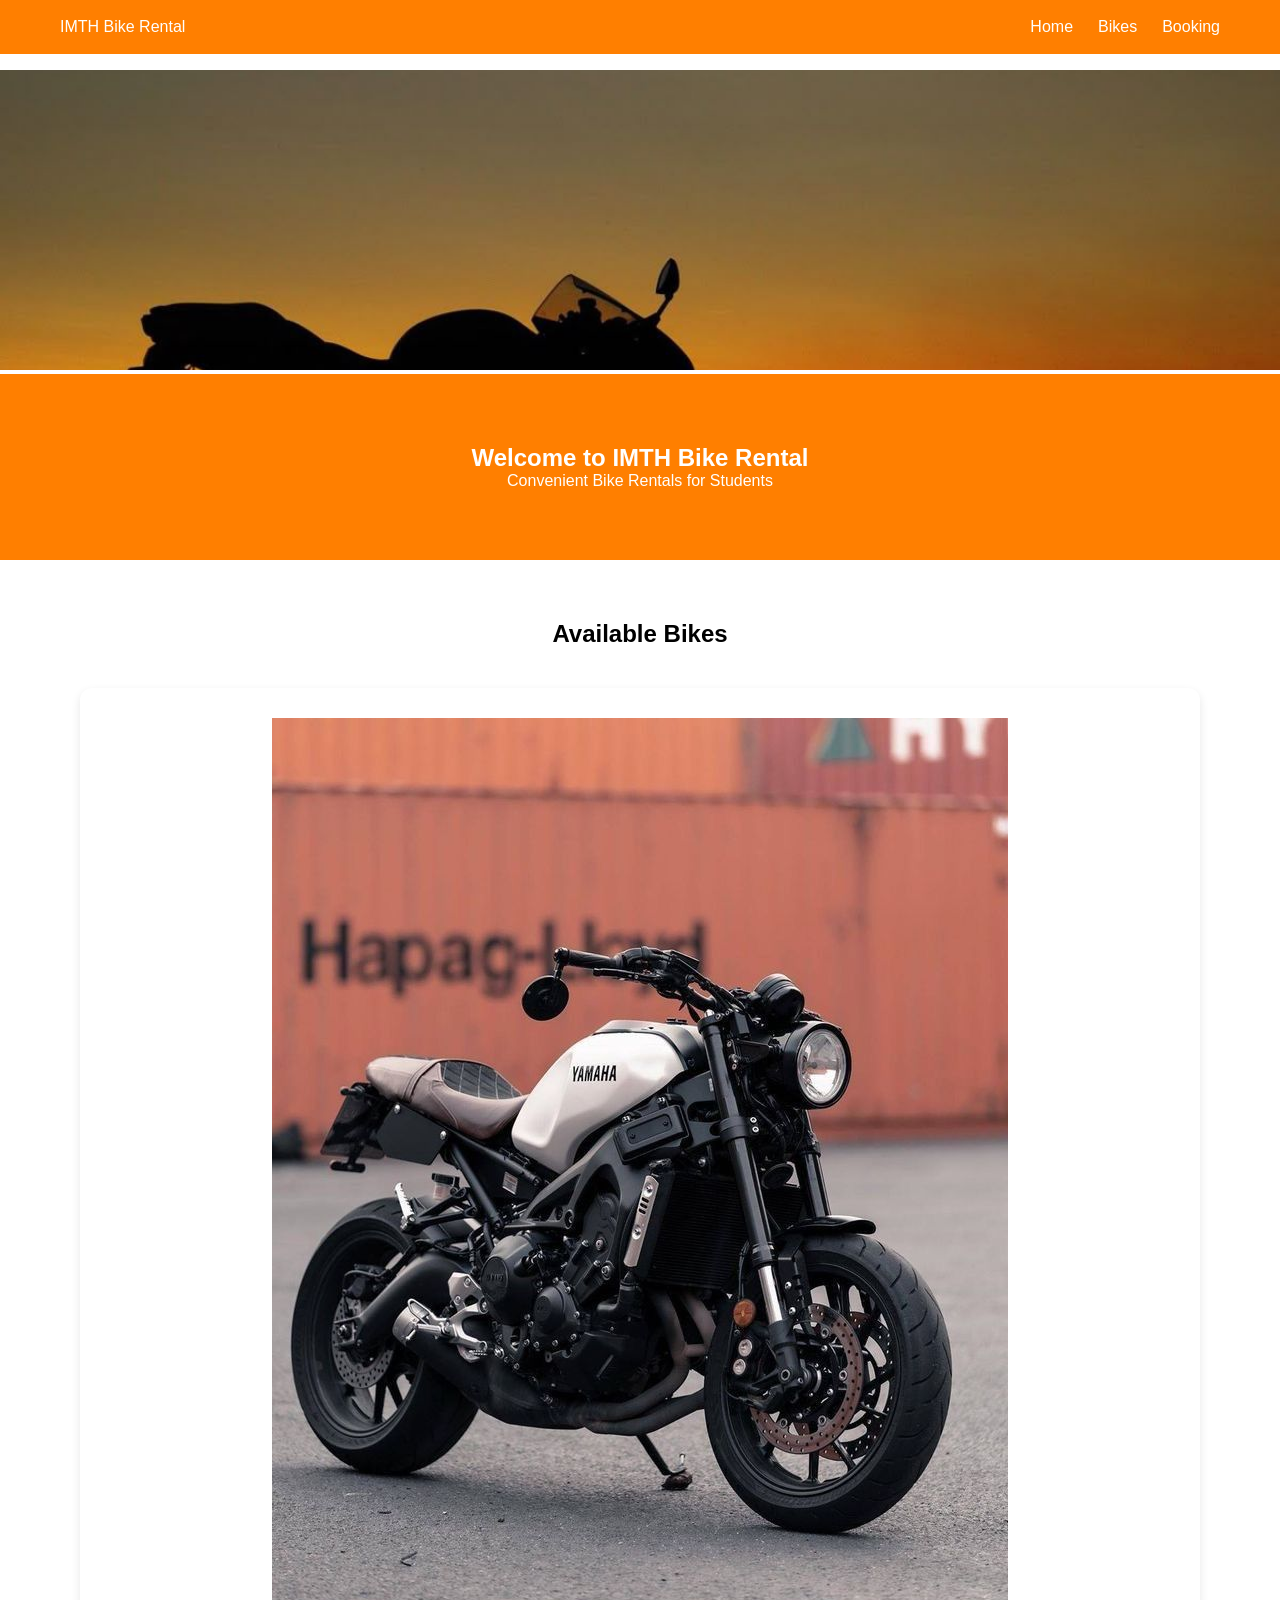
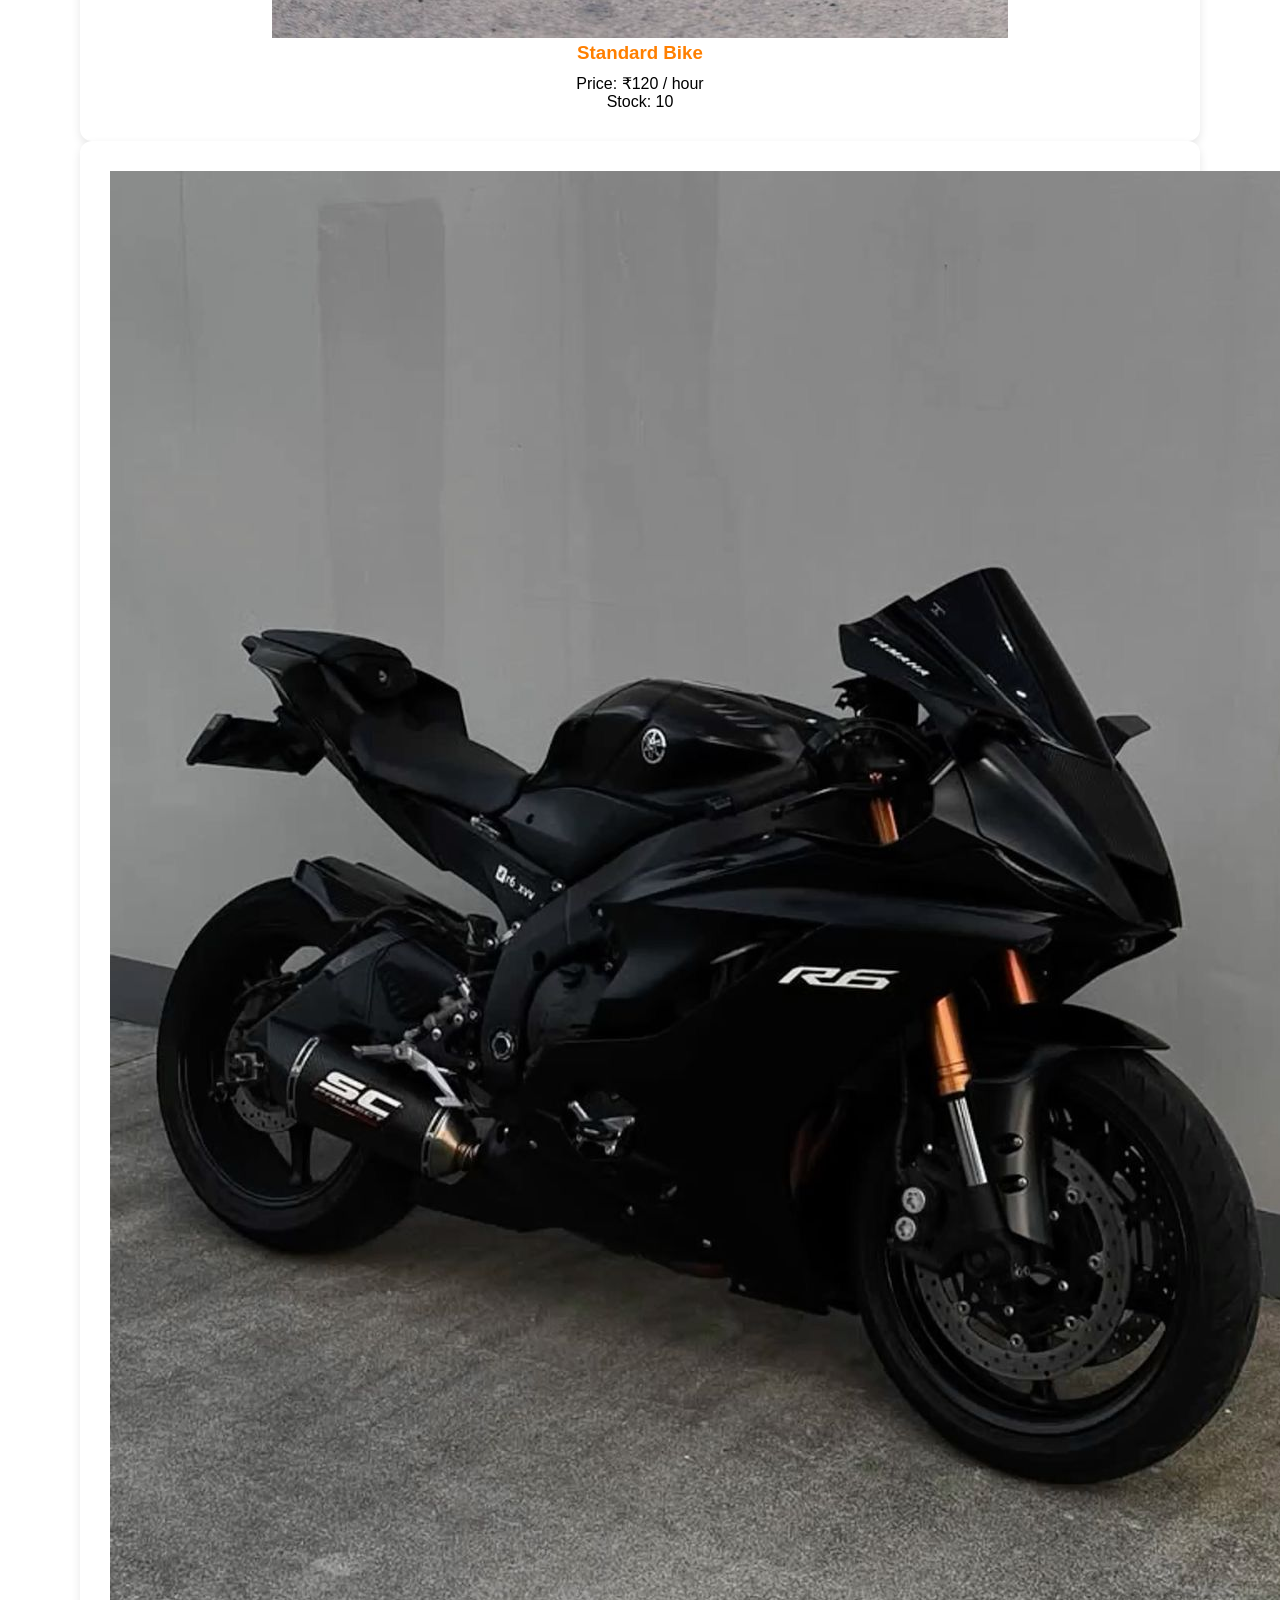
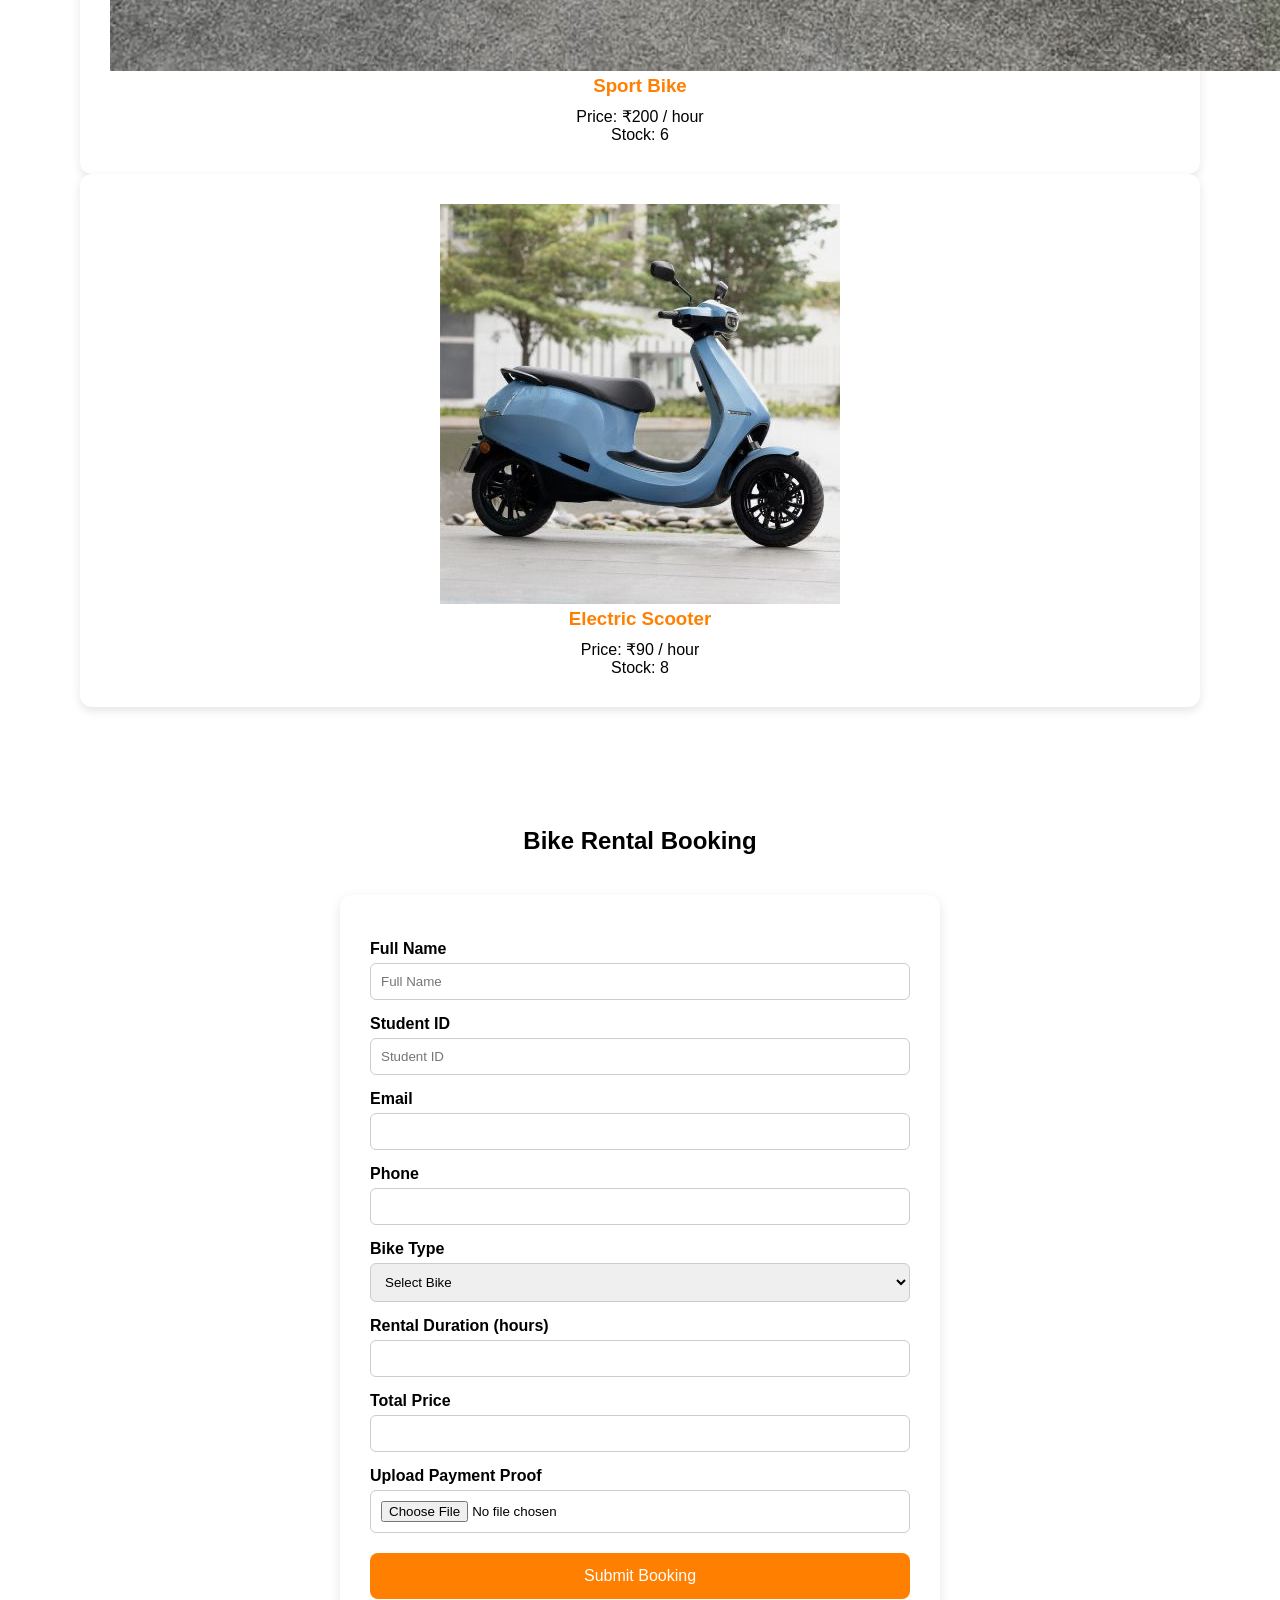
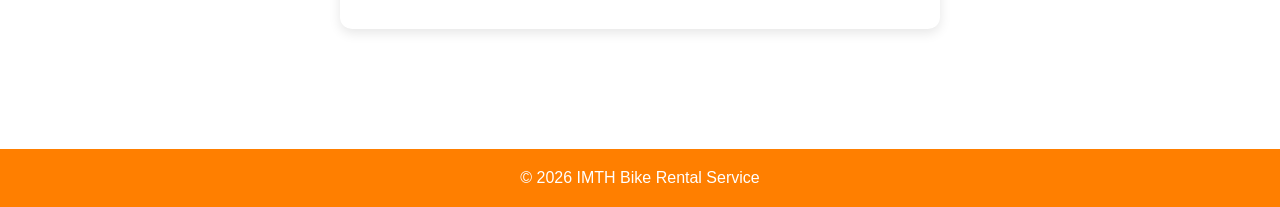
==== index.html @ 58184911 "Update index.html" ====
<!DOCTYPE html>
<html lang="en">

<head>

<meta charset="UTF-8">
<meta name="viewport" content="width=device-width, initial-scale=1.0">

<title>IMTH Bike Rental</title>

<meta name="robots" content="noindex, nofollow">

<link rel="stylesheet" href="style.css">

<script defer src="script.js"></script>

</head>

<body>

<!-- NAVBAR -->

<nav class="navbar">

<div class="logo">IMTH Bike Rental</div>

<ul>

<li><a href="#home">Home</a></li>
<li><a href="#bikes">Bikes</a></li>
<li><a href="#booking">Booking</a></li>

</ul>

</nav>

<!-- HERO IMAGE -->

<section class="hero">

<img src="bg-image.jpeg" alt="Bike Rental">

</section>

<!-- JUMBOTRON -->

<section class="jumbotron" id="home">

<h1>Welcome to IMTH Bike Rental</h1>

<p>Convenient Bike Rentals for Students</p>

</section>

<!-- BIKE SECTION -->

<section class="container" id="bikes">

<h2>Available Bikes</h2>

<div class="bike-grid">

<div class="bike-list">
<div class="bike-card">
<img src="bike1.jpeg">

<h3>Standard Bike</h3>

<p>Price: ₹120 / hour</p>

<p>Stock: 10</p>

</div>

<div class="bike-card">
<img src="bike2.jpeg">

<h3>Sport Bike</h3>

<p>Price: ₹200 / hour</p>

<p>Stock: 6</p>

</div>

<div class="bike-card">
<img src="bike3.jpeg">

<h3>Electric Scooter</h3>

<p>Price: ₹90 / hour</p>

<p>Stock: 8</p>

</div>
</div>

</div>

</section>

<!-- BOOKING -->

<section class="container" id="booking">

<h2>Bike Rental Booking</h2>

<form id="bookingForm">

<label>Full Name</label>
<input id="name" placeholder="Full Name" required>

<label>Student ID</label>
<input id="student" placeholder="Student ID" required>

<label>Email</label>
<input id="email" type="email" required>

<label>Phone</label>
<input id="phone" required>

<label>Bike Type</label>

<select id="bikeType">

<option value="">Select Bike</option>

<option value="120">Standard Bike (₹120/hour)</option>

<option value="200">Sport Bike (₹200/hour)</option>

<option value="90">Electric Scooter (₹90/hour)</option>

</select>

<label>Rental Duration (hours)</label>

<input id="hours" type="number" min="1">

<label>Total Price</label>

<input type="text" id="totalPrice" readonly>

<label>Upload Payment Proof</label>

<input type="file" required>

<button type="submit">Submit Booking</button>

</form>

</section>

<footer>

<p>© 2026 IMTH Bike Rental Service</p>

</footer>

</body>
</html>
---- style.css ----
*{
margin:0;
padding:0;
box-sizing:border-box;
}

html{
scroll-behavior:smooth;
font-family:Segoe UI, Arial;
}

body{
background:white;
color:black;
}

/* NAVBAR */

.navbar{

background:#ff7f00;

color:white;

display:flex;

justify-content:space-between;

align-items:center;

padding:18px 60px;

position:fixed;

width:100%;

top:0;

z-index:1000;

}

.navbar ul{

list-style:none;

display:flex;

gap:25px;

}

.navbar a{

color:white;

text-decoration:none;

font-weight:500;

}

/* HERO */

.hero{

margin-top:70px;

}

.hero img{

width:100%;

height:300px;

object-fit:cover;

}

/* JUMBOTRON */

.jumbotron{

background:#ff7f00;

color:white;

text-align:center;

padding:70px 20px;

}

/* CONTAINER */

.container{

padding:60px 80px;

text-align:center;

}

/* BIKE GRID */

.bike-grid{

display:grid;

grid-template-columns:repeat(auto-fit,minmax(250px,1fr));

gap:30px;

margin-top:40px;

}

.bike-card{

background:white;

padding:30px;

border-radius:12px;

box-shadow:0 4px 10px rgba(0,0,0,0.1);

}

.bike-card h3{

color:#ff7f00;

margin-bottom:10px;

}

/* FORM */

form{

max-width:600px;

margin:auto;

margin-top:40px;

padding:30px;

border-radius:12px;

box-shadow:0 4px 12px rgba(0,0,0,0.1);

text-align:left;

}

label{

font-weight:600;

display:block;

margin-top:15px;

}

input,select{

width:100%;

padding:10px;

margin-top:5px;

border-radius:6px;

border:1px solid #ccc;

}

button{

margin-top:20px;

width:100%;

padding:14px;

background:#ff7f00;

color:white;

border:none;

border-radius:8px;

font-size:16px;

cursor:pointer;

}

button:hover{

background:#e66f00;

}

/* FOOTER */

footer{

margin-top:60px;

background:#ff7f00;

color:white;

text-align:center;

padding:20px;

}
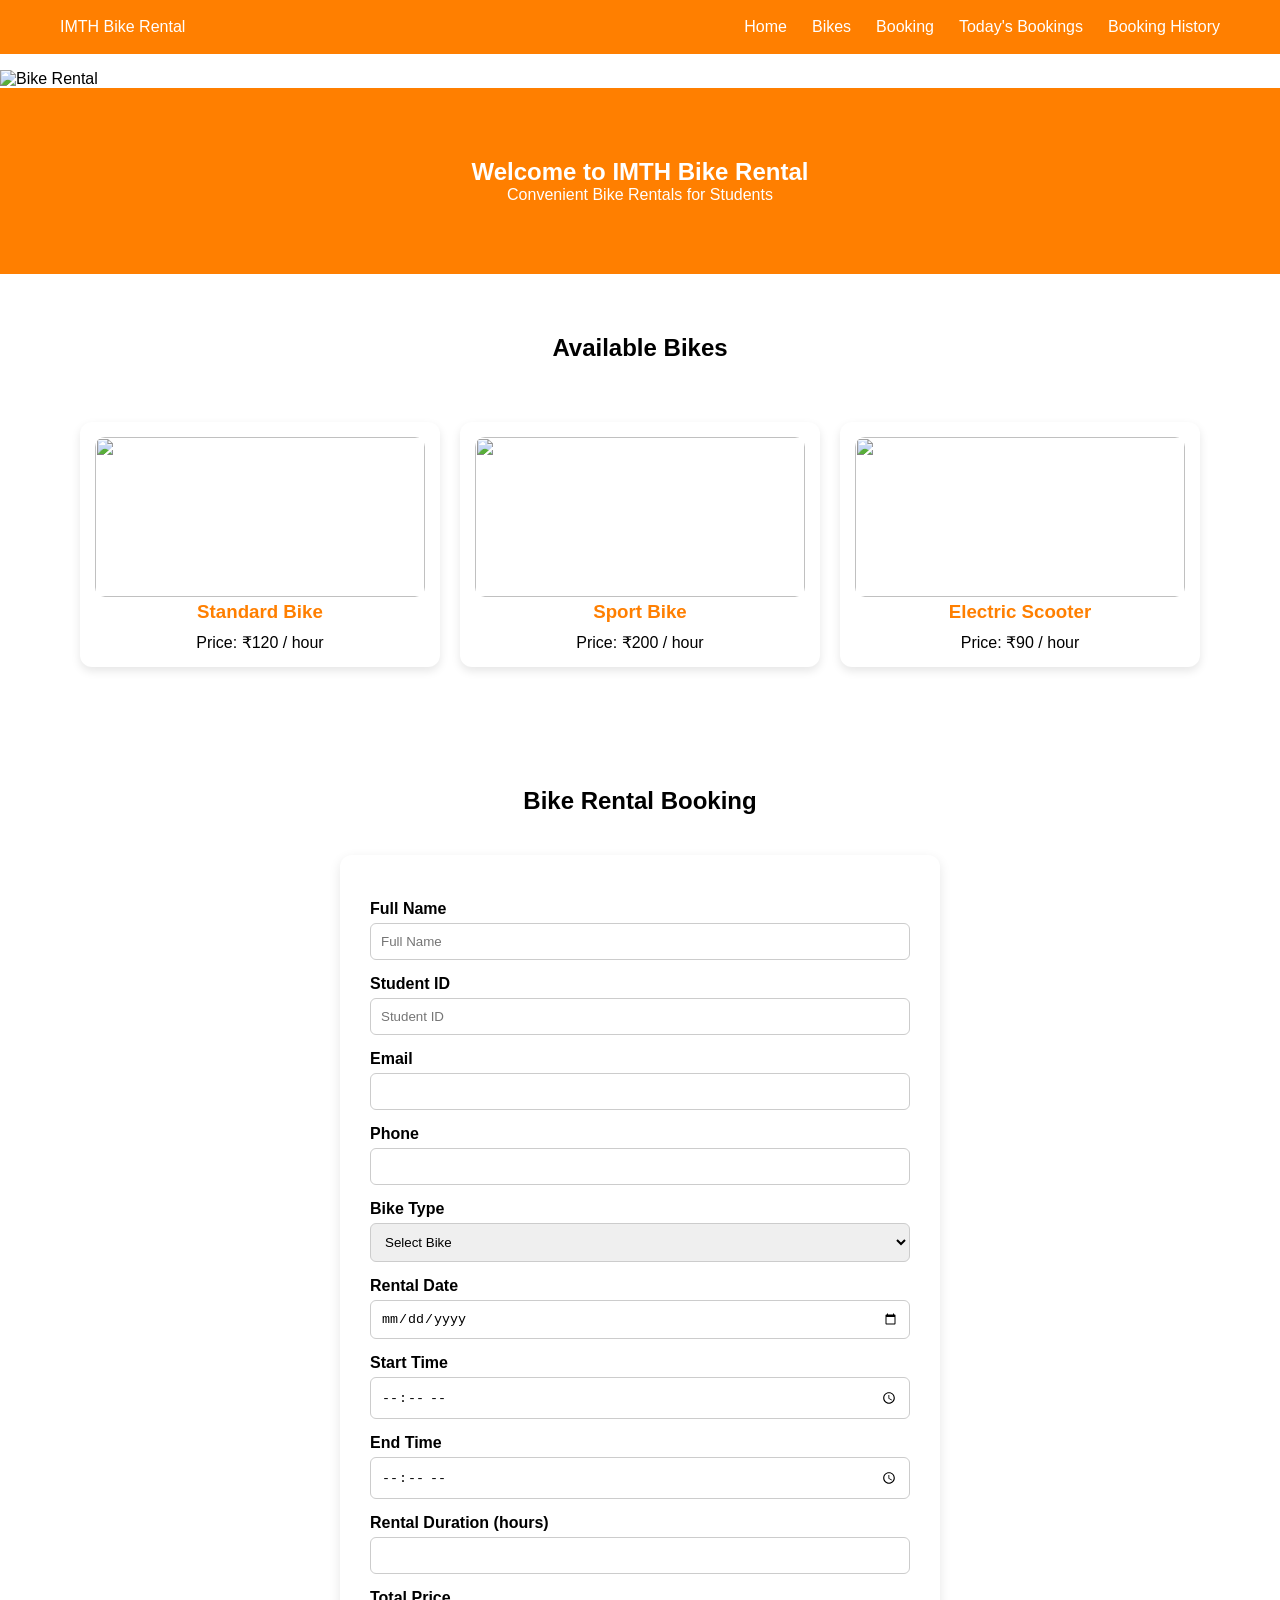
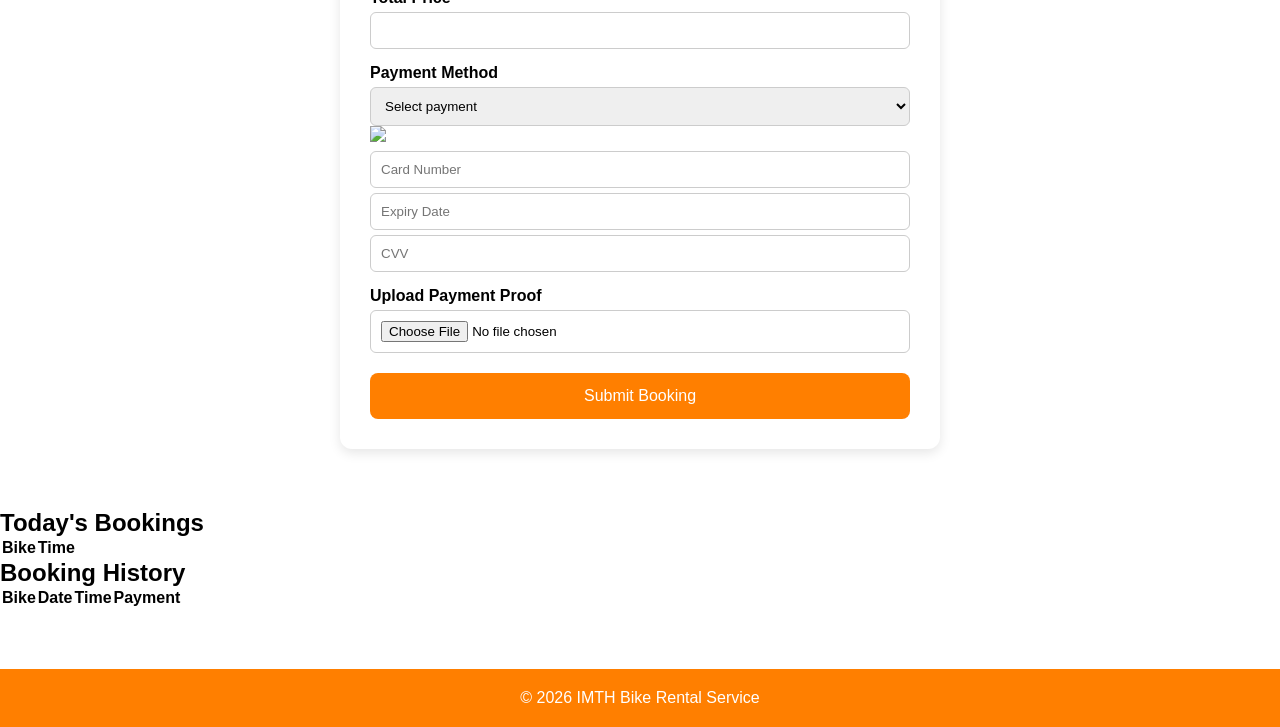
==== commit d6bcf852: "Enhance booking page with schedule and history Added booking schedule and history sections to the HT" ====
--- a/index.html
+++ b/index.html
@@ -2,43 +2,33 @@
 <html lang="en">
 
 <head>
-
-<meta charset="UTF-8">
-<meta name="viewport" content="width=device-width, initial-scale=1.0">
-
-<title>IMTH Bike Rental</title>
-
-<meta name="robots" content="noindex, nofollow">
-
-<link rel="stylesheet" href="style.css">
-
-<script defer src="script.js"></script>
-
+    <meta charset="UTF-8">
+    <meta name="viewport" content="width=device-width, initial-scale=1.0">
+    <title>IMTH Bike Rental</title>
+    <meta name="robots" content="noindex, nofollow">
+    <link rel="stylesheet" href="style.css">
+    <script defer src="script.js"></script>
 </head>
 
 <body>
-
 <!-- NAVBAR -->
-
 <nav class="navbar">
-
 <div class="logo">IMTH Bike Rental</div>
 
 <ul>
-
 <li><a href="#home">Home</a></li>
 <li><a href="#bikes">Bikes</a></li>
 <li><a href="#booking">Booking</a></li>
-
+<li><a href="#schedule">Today's Bookings</a></li>
+<li><a href="#history">Booking History</a></li>
 </ul>
-
 </nav>
 
 <!-- HERO IMAGE -->
 
 <section class="hero">
 
-<img src="bg-image.jpeg" alt="Bike Rental">
+<img src="images/bg-image.jpeg" alt="Bike Rental">
 
 </section>
 
@@ -62,35 +52,29 @@
 
 <div class="bike-list">
 <div class="bike-card">
-<img src="bike1.jpeg">
+<img src="images/bike1.jpeg">
 
 <h3>Standard Bike</h3>
 
 <p>Price: ₹120 / hour</p>
 
-<p>Stock: 10</p>
-
 </div>
 
 <div class="bike-card">
-<img src="bike2.jpeg">
+<img src="images/bike2.jpeg">
 
 <h3>Sport Bike</h3>
 
 <p>Price: ₹200 / hour</p>
 
-<p>Stock: 6</p>
-
 </div>
 
 <div class="bike-card">
-<img src="bike3.jpeg">
+<img src="images/bike3.jpeg">
 
 <h3>Electric Scooter</h3>
 
 <p>Price: ₹90 / hour</p>
-
-<p>Stock: 8</p>
 
 </div>
 </div>
@@ -122,17 +106,23 @@
 <label>Bike Type</label>
 
 <select id="bikeType">
-
 <option value="">Select Bike</option>
 
-<option value="120">Standard Bike (₹120/hour)</option>
-
-<option value="200">Sport Bike (₹200/hour)</option>
-
-<option value="90">Electric Scooter (₹90/hour)</option>
+<option value="Standard Bike">Standard Bike (₹120/hour)</option>
+<option value="Sport Bike">Sport Bike (₹200/hour)</option>
+<option value="Electric Scooter">Electric Scooter (₹90/hour)</option>
 
 </select>
 
+<label>Rental Date</label>
+<input type="date" id="date" required>
+
+<label>Start Time</label>
+<input type="time" id="start" required>
+
+<label>End Time</label>
+<input type="time" id="end" required>
+
 <label>Rental Duration (hours)</label>
 
 <input id="hours" type="number" min="1">
@@ -141,6 +131,29 @@
 
 <input type="text" id="totalPrice" readonly>
 
+<!-- PAYMENT METHOD -->
+
+<label>Payment Method</label>
+
+<select id="payment" onchange="showPayment()">
+<option value="">Select payment</option>
+<option value="QR">QR Payment</option>
+<option value="Card">Debit / Credit Card</option>
+</select>
+
+<div id="qrBox">
+<img src="images/qr.avif" width="200">
+</div>
+
+<div id="cardForm">
+
+<input type="text" placeholder="Card Number">
+<input type="text" placeholder="Expiry Date">
+<input type="text" placeholder="CVV">
+
+</div>
+<script src="https://checkout.razorpay.com/v1/checkout.js"></script>
+
 <label>Upload Payment Proof</label>
 
 <input type="file" required>
@@ -148,6 +161,48 @@
 <button type="submit">Submit Booking</button>
 
 </form>
+
+</section>
+
+<!-- BOOKING SCHEDULE -->
+<section id="schedule">
+
+<h2>Today's Bookings</h2>
+
+<table id="scheduleTable">
+
+<thead>
+<tr>
+<th>Bike</th>
+<th>Time</th>
+</tr>
+</thead>
+
+<tbody></tbody>
+
+</table>
+
+</section>
+
+<!-- BOOKING HISTORY -->
+<section id="history">
+
+<h2>Booking History</h2>
+
+<table id="historyTable">
+
+<thead>
+<tr>
+<th>Bike</th>
+<th>Date</th>
+<th>Time</th>
+<th>Payment</th>
+</tr>
+</thead>
+
+<tbody></tbody>
+
+</table>
 
 </section>
 
--- a/style.css
+++ b/style.css
@@ -222,4 +222,38 @@
 
 padding:20px;
 
-}+}
+
+.bike-list{
+display:grid;
+grid-template-columns: repeat(auto-fit, minmax(220px,1fr));
+gap:20px;
+margin-top:20px;
+}
+
+.bike-card img{
+width:100%;
+height:160px;
+object-fit:cover;
+border-radius:10px;
+}
+
+.bike-card{
+background:#fff;
+border-radius:12px;
+padding:15px;
+text-align:center;
+box-shadow:0 4px 10px rgba(0,0,0,0.1);
+}
+
+@media (max-width:600px){
+
+.bike-card img{
+height:140px;
+}
+
+h1{
+font-size:22px;
+}
+
+}
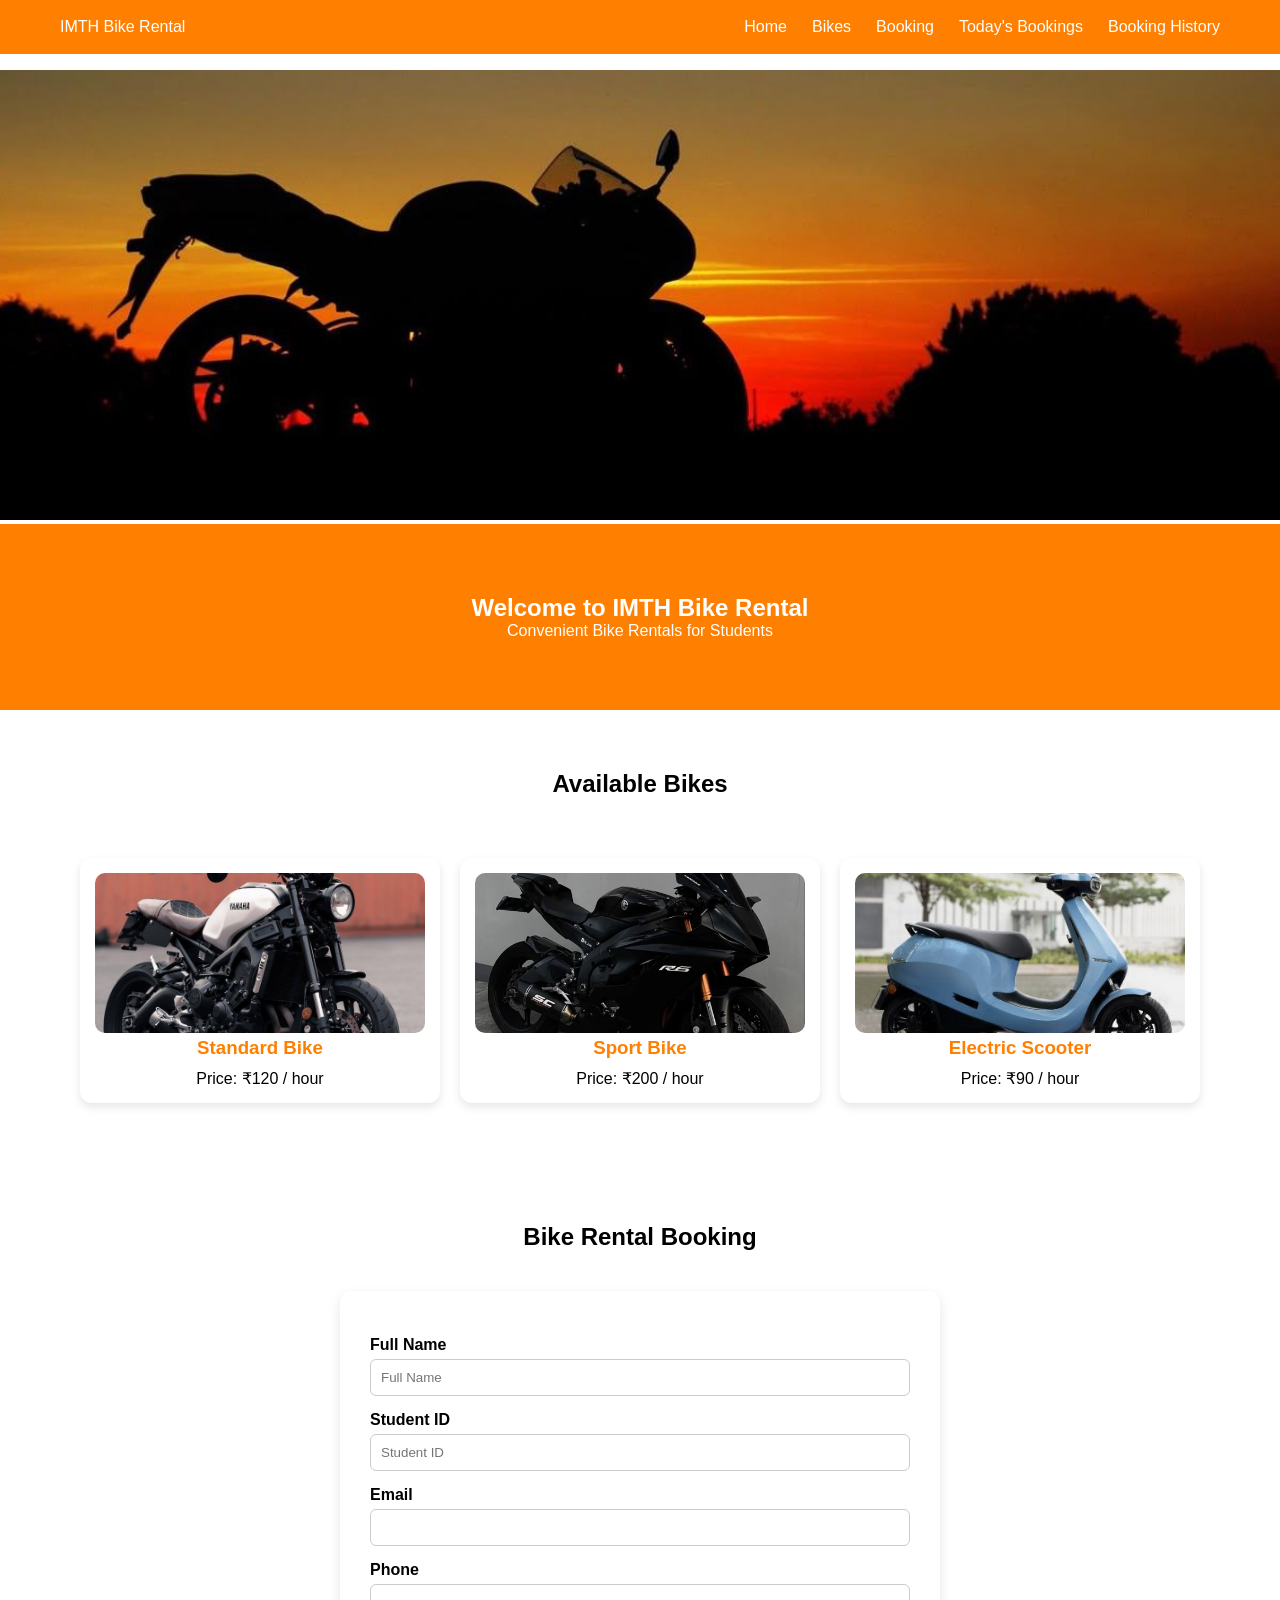
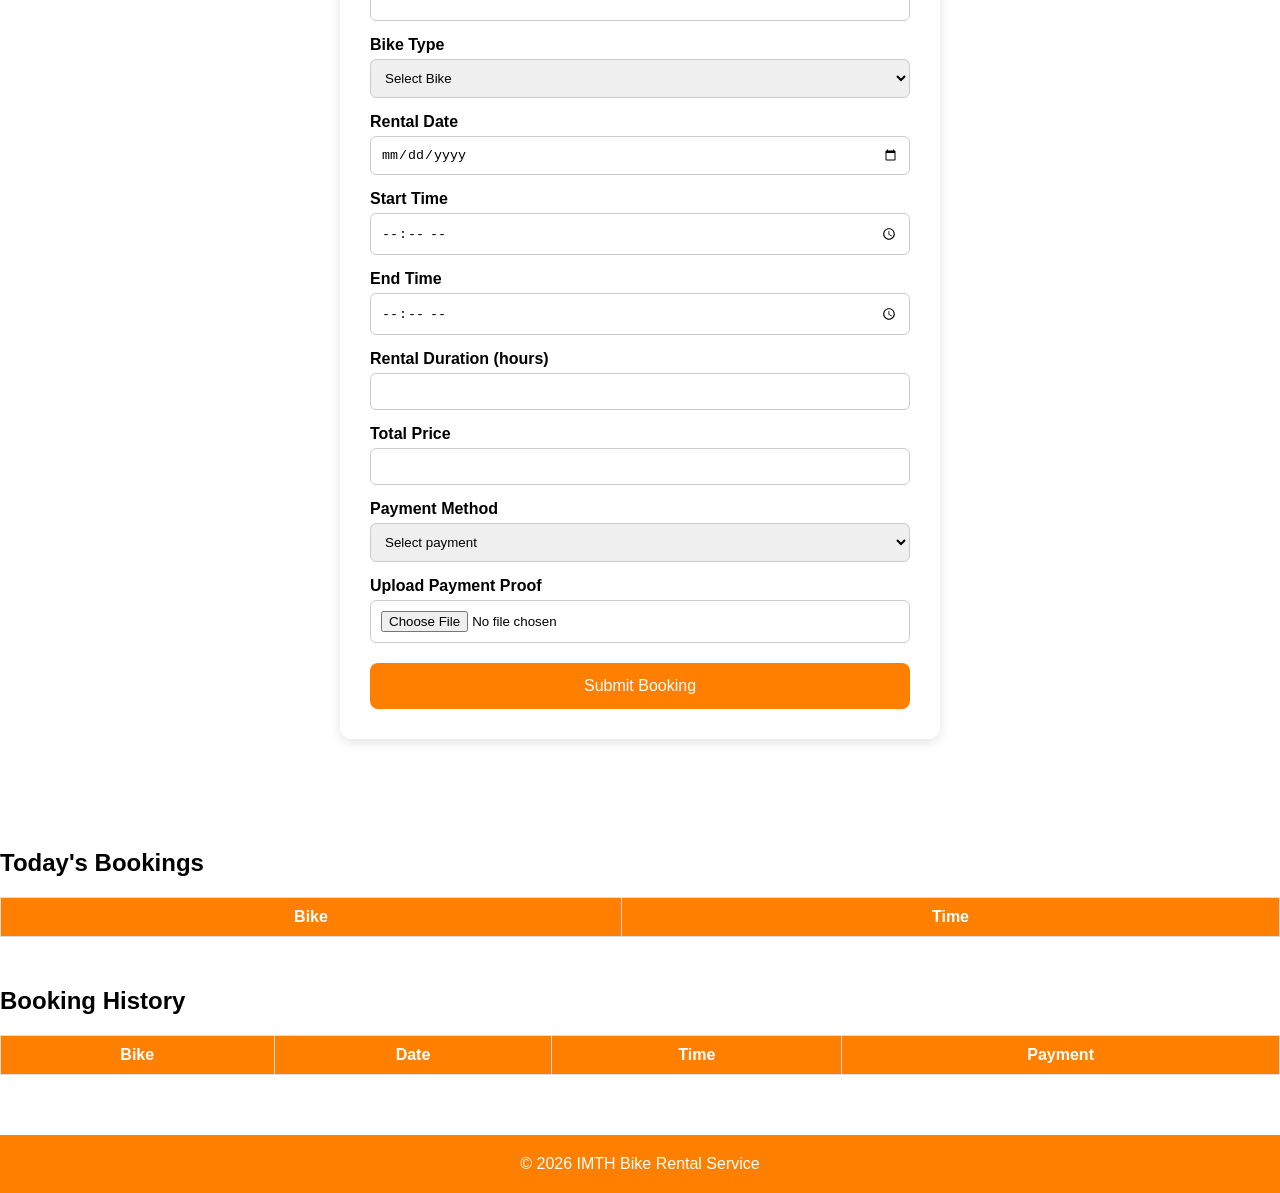
==== commit e1e69c65: "Update index.html" ====
--- a/index.html
+++ b/index.html
@@ -28,7 +28,7 @@
 
 <section class="hero">
 
-<img src="images/bg-image.jpeg" alt="Bike Rental">
+<img src="bg-image.jpeg" alt="Bike Rental">
 
 </section>
 
@@ -52,7 +52,7 @@
 
 <div class="bike-list">
 <div class="bike-card">
-<img src="images/bike1.jpeg">
+<img src="bike1.jpeg">
 
 <h3>Standard Bike</h3>
 
@@ -61,7 +61,7 @@
 </div>
 
 <div class="bike-card">
-<img src="images/bike2.jpeg">
+<img src="bike2.jpeg">
 
 <h3>Sport Bike</h3>
 
@@ -70,7 +70,7 @@
 </div>
 
 <div class="bike-card">
-<img src="images/bike3.jpeg">
+<img src="bike3.jpeg">
 
 <h3>Electric Scooter</h3>
 
@@ -142,7 +142,7 @@
 </select>
 
 <div id="qrBox">
-<img src="images/qr.avif" width="200">
+<img src="qr.avif" width="200">
 </div>
 
 <div id="cardForm">
@@ -214,3 +214,4 @@
 
 </body>
 </html>
+
--- a/style.css
+++ b/style.css
@@ -72,10 +72,10 @@
 
 width:100%;
 
-height:300px;
+height:450px;
 
 object-fit:cover;
-
+object-position:center bottom;
 }
 
 /* JUMBOTRON */
@@ -257,3 +257,72 @@
 }
 
 }
+
+@media (max-width:900px){
+
+.container{
+padding:40px 20px;
+}
+
+.navbar{
+padding:15px 20px;
+}
+
+.hero img{
+height:200px;
+}
+
+.jumbotron{
+padding:40px 15px;
+}
+
+.bike-grid{
+grid-template-columns:1fr;
+}
+
+}
+
+/* PAYMENT METHOD */
+#qrBox{
+display:none;
+margin-top:15px;
+}
+
+#cardForm{
+display:none;
+margin-top:15px;
+}
+
+#cardForm input{
+display:block;
+margin:8px 0;
+padding:10px;
+width:100%;
+}
+
+/* TABLE */
+table{
+width:100%;
+border-collapse:collapse;
+margin-top:20px;
+background:white;
+}
+
+th,td{
+border:1px solid #ddd;
+padding:10px;
+text-align:center;
+}
+
+th{
+background:#ff7f00;
+color:white;
+}
+
+tr:nth-child(even){
+background:#f5f5f5;
+}
+
+#schedule,#history{
+margin-top:50px;
+}
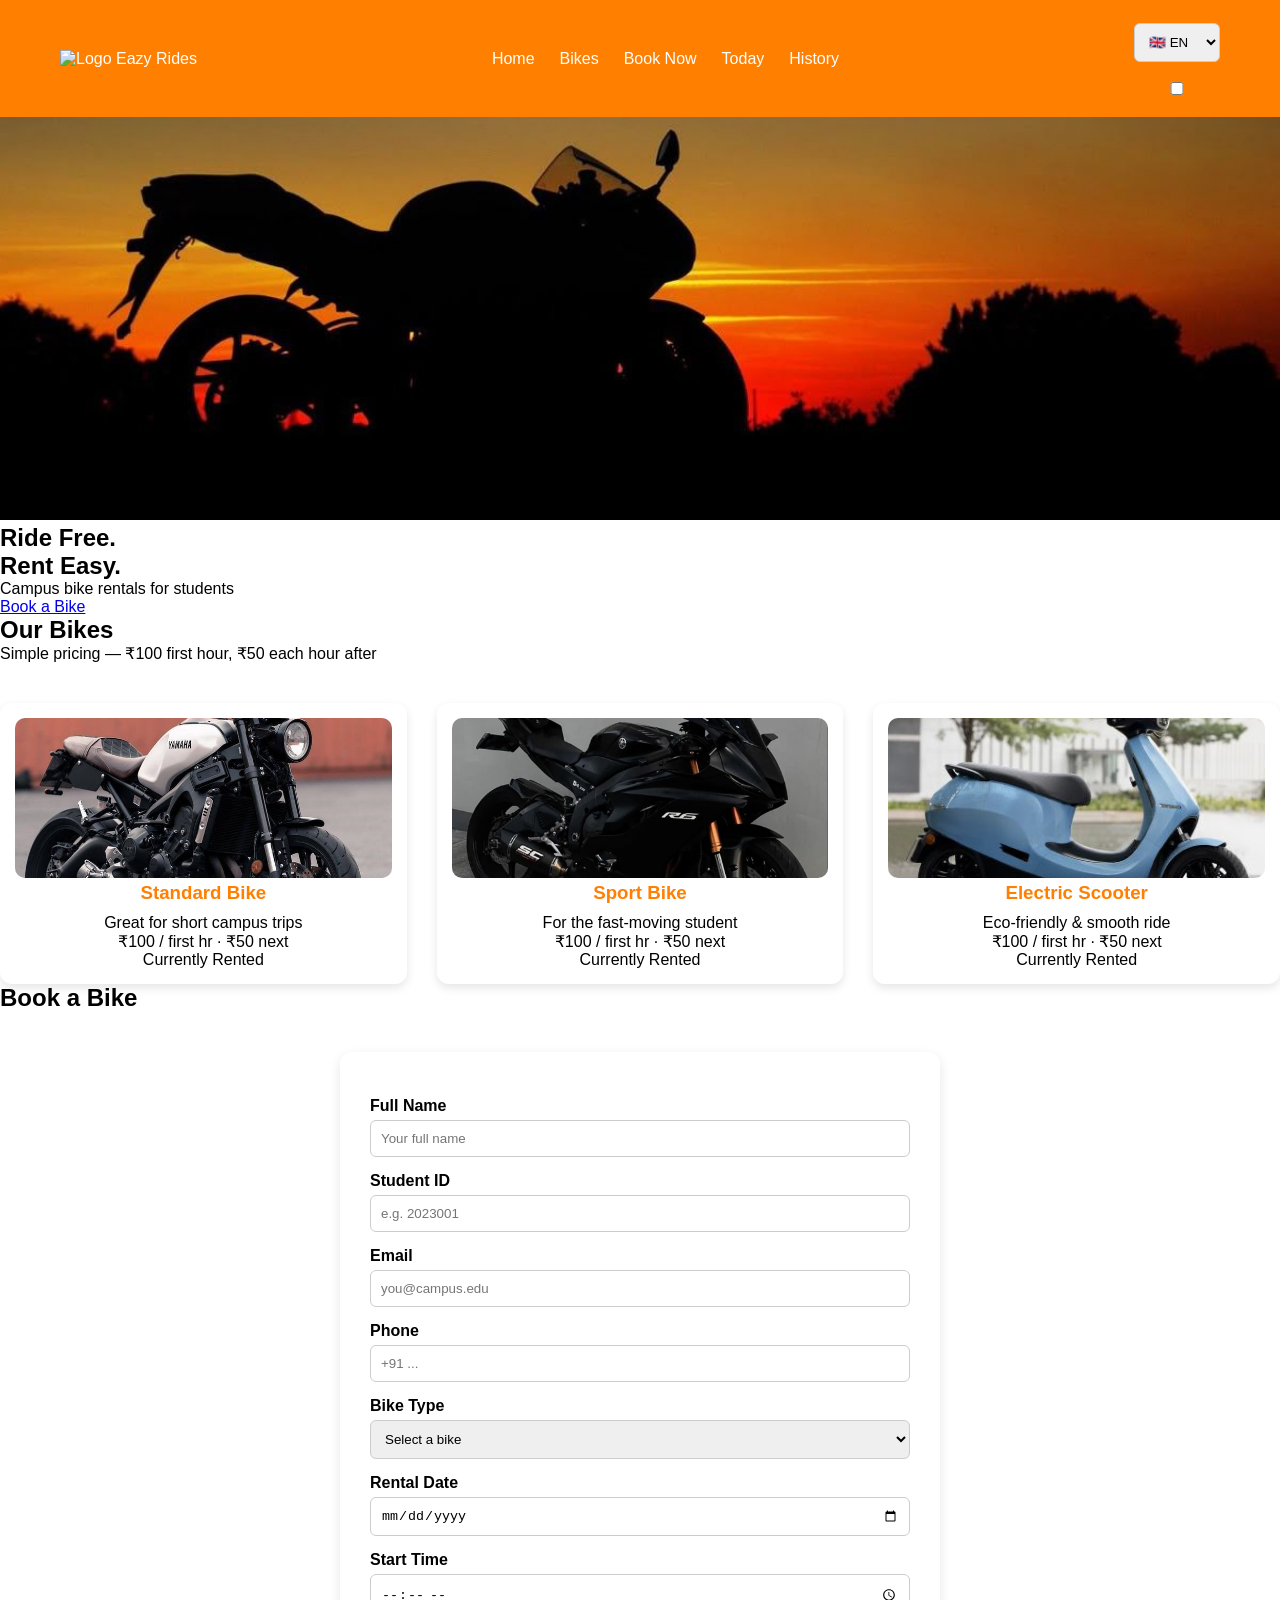
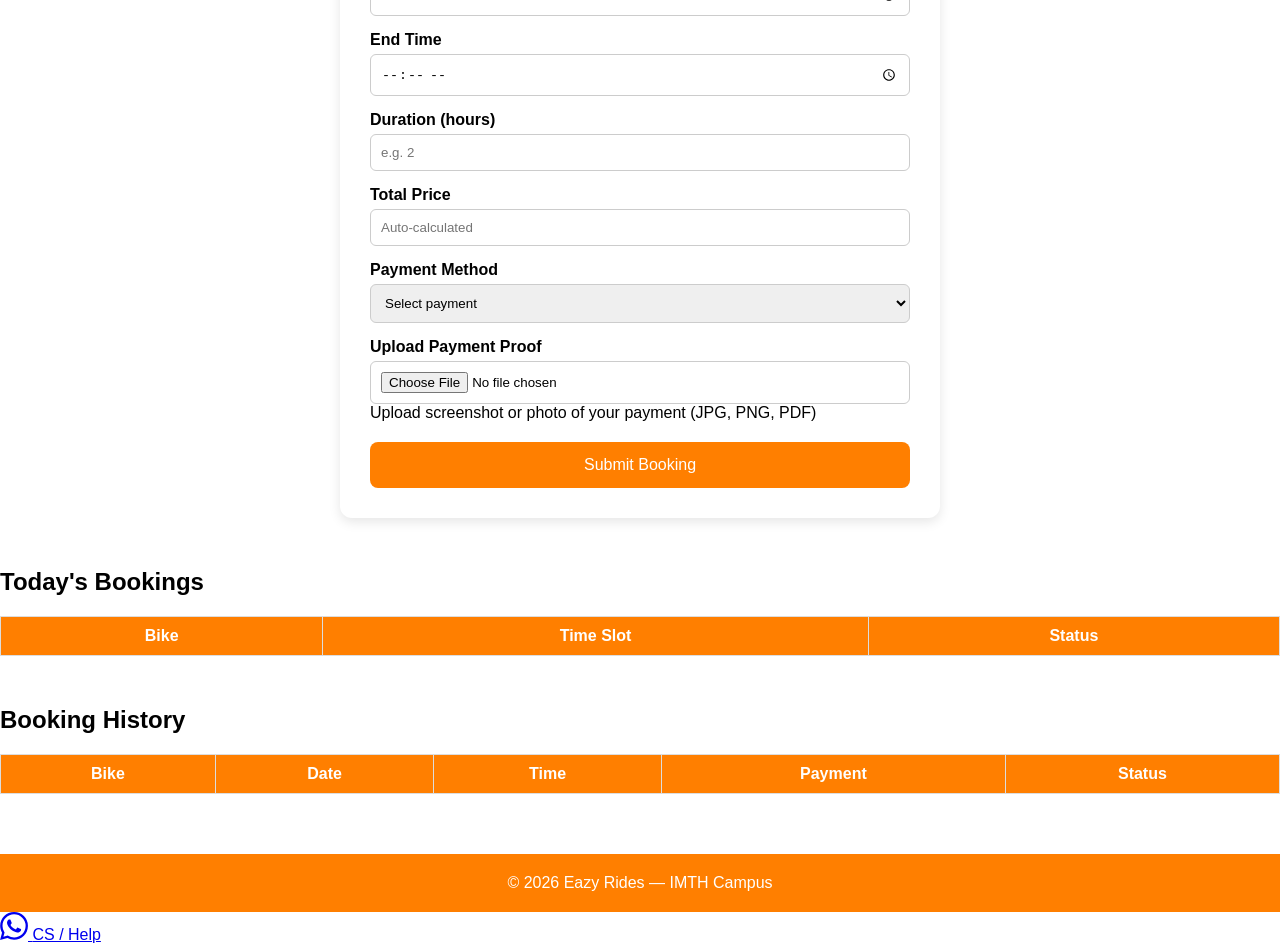
==== commit 72e9a36e: "Revamp HTML structure for Eazy Rides Bike Rental Updated the bike rental HTML layout, including navb" ====
--- a/index.html
+++ b/index.html
@@ -1,217 +1,231 @@
 <!DOCTYPE html>
 <html lang="en">
-
 <head>
-    <meta charset="UTF-8">
-    <meta name="viewport" content="width=device-width, initial-scale=1.0">
-    <title>IMTH Bike Rental</title>
-    <meta name="robots" content="noindex, nofollow">
-    <link rel="stylesheet" href="style.css">
-    <script defer src="script.js"></script>
+  <meta charset="UTF-8">
+  <meta name="viewport" content="width=device-width, initial-scale=1.0">
+  <title>Eazy Rides – Bike Rental</title>
+  <link rel="preconnect" href="https://fonts.googleapis.com">
+  <link href="https://fonts.googleapis.com/css2?family=Syne:wght@700;800&family=DM+Sans:wght@400;500;600&display=swap" rel="stylesheet">
+  <link rel="stylesheet" href="style.css">
 </head>
-
 <body>
+
 <!-- NAVBAR -->
 <nav class="navbar">
-<div class="logo">IMTH Bike Rental</div>
-
-<ul>
-<li><a href="#home">Home</a></li>
-<li><a href="#bikes">Bikes</a></li>
-<li><a href="#booking">Booking</a></li>
-<li><a href="#schedule">Today's Bookings</a></li>
-<li><a href="#history">Booking History</a></li>
-</ul>
+  <div class="logo">
+    <img src="logo.jpeg" alt="Logo">
+    <span>Eazy Rides</span>
+  </div>
+  <ul>
+    <li><a href="#home"     data-i18n="nav.home">Home</a></li>
+    <li><a href="#bikes"    data-i18n="nav.bikes">Bikes</a></li>
+    <li><a href="#booking"  data-i18n="nav.book">Book Now</a></li>
+    <li><a href="#schedule" data-i18n="nav.today">Today</a></li>
+    <li><a href="#history"  data-i18n="nav.history">History</a></li>
+  </ul>
+  <div class="nav-controls">
+    <select id="language" title="Language" onchange="applyLanguage(this.value)">
+      <option value="en">🇬🇧 EN</option>
+      <option value="hi">🇮🇳 हिन्दी</option>
+    </select>
+    <label class="switch" title="Dark Mode">
+      <input type="checkbox" id="darkMode" onchange="toggleDark(this.checked)">
+      <span class="slider"></span>
+    </label>
+  </div>
 </nav>
 
-<!-- HERO IMAGE -->
-
-<section class="hero">
-
-<img src="bg-image.jpeg" alt="Bike Rental">
-
-</section>
-
-<!-- JUMBOTRON -->
-
-<section class="jumbotron" id="home">
-
-<h1>Welcome to IMTH Bike Rental</h1>
-
-<p>Convenient Bike Rentals for Students</p>
-
-</section>
-
-<!-- BIKE SECTION -->
-
-<section class="container" id="bikes">
-
-<h2>Available Bikes</h2>
-
-<div class="bike-grid">
-
-<div class="bike-list">
-<div class="bike-card">
-<img src="bike1.jpeg">
-
-<h3>Standard Bike</h3>
-
-<p>Price: ₹120 / hour</p>
-
-</div>
-
-<div class="bike-card">
-<img src="bike2.jpeg">
-
-<h3>Sport Bike</h3>
-
-<p>Price: ₹200 / hour</p>
-
-</div>
-
-<div class="bike-card">
-<img src="bike3.jpeg">
-
-<h3>Electric Scooter</h3>
-
-<p>Price: ₹90 / hour</p>
-
-</div>
-</div>
-
-</div>
-
-</section>
-
-<!-- BOOKING -->
-
-<section class="container" id="booking">
-
-<h2>Bike Rental Booking</h2>
-
-<form id="bookingForm">
-
-<label>Full Name</label>
-<input id="name" placeholder="Full Name" required>
-
-<label>Student ID</label>
-<input id="student" placeholder="Student ID" required>
-
-<label>Email</label>
-<input id="email" type="email" required>
-
-<label>Phone</label>
-<input id="phone" required>
-
-<label>Bike Type</label>
-
-<select id="bikeType">
-<option value="">Select Bike</option>
-
-<option value="Standard Bike">Standard Bike (₹120/hour)</option>
-<option value="Sport Bike">Sport Bike (₹200/hour)</option>
-<option value="Electric Scooter">Electric Scooter (₹90/hour)</option>
-
-</select>
-
-<label>Rental Date</label>
-<input type="date" id="date" required>
-
-<label>Start Time</label>
-<input type="time" id="start" required>
-
-<label>End Time</label>
-<input type="time" id="end" required>
-
-<label>Rental Duration (hours)</label>
-
-<input id="hours" type="number" min="1">
-
-<label>Total Price</label>
-
-<input type="text" id="totalPrice" readonly>
-
-<!-- PAYMENT METHOD -->
-
-<label>Payment Method</label>
-
-<select id="payment" onchange="showPayment()">
-<option value="">Select payment</option>
-<option value="QR">QR Payment</option>
-<option value="Card">Debit / Credit Card</option>
-</select>
-
-<div id="qrBox">
-<img src="qr.avif" width="200">
-</div>
-
-<div id="cardForm">
-
-<input type="text" placeholder="Card Number">
-<input type="text" placeholder="Expiry Date">
-<input type="text" placeholder="CVV">
-
-</div>
-<script src="https://checkout.razorpay.com/v1/checkout.js"></script>
-
-<label>Upload Payment Proof</label>
-
-<input type="file" required>
-
-<button type="submit">Submit Booking</button>
-
-</form>
-
-</section>
-
-<!-- BOOKING SCHEDULE -->
-<section id="schedule">
-
-<h2>Today's Bookings</h2>
-
-<table id="scheduleTable">
-
-<thead>
-<tr>
-<th>Bike</th>
-<th>Time</th>
-</tr>
-</thead>
-
-<tbody></tbody>
-
-</table>
-
-</section>
-
-<!-- BOOKING HISTORY -->
-<section id="history">
-
-<h2>Booking History</h2>
-
-<table id="historyTable">
-
-<thead>
-<tr>
-<th>Bike</th>
-<th>Date</th>
-<th>Time</th>
-<th>Payment</th>
-</tr>
-</thead>
-
-<tbody></tbody>
-
-</table>
-
+<!-- HERO -->
+<section class="hero" id="home">
+  <img src="bg-image.jpeg" alt="Bike Rental">
+  <div class="hero-text">
+    <h1 data-i18n="hero.title">Ride Free.<br>Rent Easy.</h1>
+    <p data-i18n="hero.sub">Campus bike rentals for students</p>
+    <a href="#booking" class="btn" data-i18n="hero.cta">Book a Bike</a>
+  </div>
+</section>
+
+<!-- BIKES -->
+<section class="section" id="bikes">
+  <h2 data-i18n="bikes.title">Our Bikes</h2>
+  <p class="sub" data-i18n="bikes.sub">Simple pricing — ₹100 first hour, ₹50 each hour after</p>
+  <div class="bike-grid">
+
+    <div class="bike-card" data-bike="Standard Bike">
+      <img src="bike1.jpeg" alt="Standard Bike">
+      <div class="card-body">
+        <h3 data-i18n="bikes.standard">Standard Bike</h3>
+        <p data-i18n="bikes.standard.desc">Great for short campus trips</p>
+        <span class="price" data-i18n="bikes.price">₹100 / first hr · ₹50 next</span>
+      </div>
+      <div class="unavailable-badge" data-i18n="bikes.rented">Currently Rented</div>
+    </div>
+
+    <div class="bike-card" data-bike="Sport Bike">
+      <img src="bike2.jpeg" alt="Sport Bike">
+      <div class="card-body">
+        <h3 data-i18n="bikes.sport">Sport Bike</h3>
+        <p data-i18n="bikes.sport.desc">For the fast-moving student</p>
+        <span class="price" data-i18n="bikes.price">₹100 / first hr · ₹50 next</span>
+      </div>
+      <div class="unavailable-badge" data-i18n="bikes.rented">Currently Rented</div>
+    </div>
+
+    <div class="bike-card" data-bike="Electric Scooter">
+      <img src="bike3.jpeg" alt="Electric Scooter">
+      <div class="card-body">
+        <h3 data-i18n="bikes.electric">Electric Scooter</h3>
+        <p data-i18n="bikes.electric.desc">Eco-friendly &amp; smooth ride</p>
+        <span class="price" data-i18n="bikes.price">₹100 / first hr · ₹50 next</span>
+      </div>
+      <div class="unavailable-badge" data-i18n="bikes.rented">Currently Rented</div>
+    </div>
+
+  </div>
+</section>
+
+<!-- BOOKING FORM -->
+<section class="section alt" id="booking">
+  <h2 data-i18n="form.title">Book a Bike</h2>
+  <form id="bookingForm">
+
+    <div class="form-row">
+      <div class="field">
+        <label data-i18n="form.name">Full Name</label>
+        <input id="name" data-i18n-ph="form.name.ph" placeholder="Your full name" required>
+      </div>
+      <div class="field">
+        <label data-i18n="form.student">Student ID</label>
+        <input id="student" data-i18n-ph="form.student.ph" placeholder="e.g. 2023001" required>
+      </div>
+    </div>
+
+    <div class="form-row">
+      <div class="field">
+        <label data-i18n="form.email">Email</label>
+        <input id="email" type="email" data-i18n-ph="form.email.ph" placeholder="you@campus.edu" required>
+      </div>
+      <div class="field">
+        <label data-i18n="form.phone">Phone</label>
+        <input id="phone" data-i18n-ph="form.phone.ph" placeholder="+91 ..." required>
+      </div>
+    </div>
+
+    <div class="field">
+      <label data-i18n="form.bike">Bike Type</label>
+      <select id="bikeType" required>
+        <option value="" data-i18n="form.bike.select">Select a bike</option>
+        <option value="Standard Bike" data-i18n="bikes.standard">Standard Bike</option>
+        <option value="Sport Bike"    data-i18n="bikes.sport">Sport Bike</option>
+        <option value="Electric Scooter" data-i18n="bikes.electric">Electric Scooter</option>
+      </select>
+    </div>
+
+    <div class="form-row">
+      <div class="field">
+        <label data-i18n="form.date">Rental Date</label>
+        <input type="date" id="date" required>
+      </div>
+      <div class="field">
+        <label data-i18n="form.start">Start Time</label>
+        <input type="time" id="start" required>
+      </div>
+      <div class="field">
+        <label data-i18n="form.end">End Time</label>
+        <input type="time" id="end" required>
+      </div>
+    </div>
+
+    <div class="form-row">
+      <div class="field">
+        <label data-i18n="form.hours">Duration (hours)</label>
+        <input id="hours" type="number" min="1" data-i18n-ph="form.hours.ph" placeholder="e.g. 2">
+      </div>
+      <div class="field">
+        <label data-i18n="form.total">Total Price</label>
+        <input id="totalPrice" readonly data-i18n-ph="form.total.ph" placeholder="Auto-calculated">
+      </div>
+    </div>
+
+    <div class="field">
+      <label data-i18n="form.payment">Payment Method</label>
+      <select id="payment" required onchange="showPayment()">
+        <option value=""    data-i18n="form.payment.select">Select payment</option>
+        <option value="QR"  data-i18n="form.payment.qr">QR Payment</option>
+        <option value="Card"data-i18n="form.payment.card">Debit / Credit Card</option>
+      </select>
+    </div>
+
+    <div id="qrBox">
+      <p data-i18n="form.qr.label">Scan to pay:</p>
+      <img src="qr.avif" alt="QR Code" width="180">
+    </div>
+
+    <div id="cardForm">
+      <input type="text" data-i18n-ph="form.card.number"  placeholder="Card Number">
+      <input type="text" data-i18n-ph="form.card.expiry"  placeholder="Expiry Date (MM/YY)">
+      <input type="text" data-i18n-ph="form.card.cvv"     placeholder="CVV">
+    </div>
+
+    <div class="field">
+      <label data-i18n="form.proof">Upload Payment Proof</label>
+      <input type="file" id="proof" accept="image/*,.pdf" required>
+      <p class="field-hint" data-i18n="form.proof.hint">Upload screenshot or photo of your payment (JPG, PNG, PDF)</p>
+    </div>
+
+    <button type="submit" id="submitBtn" data-i18n="form.submit">Submit Booking</button>
+
+  </form>
+</section>
+
+<!-- TODAY'S SCHEDULE -->
+<section class="section" id="schedule">
+  <h2 data-i18n="schedule.title">Today's Bookings</h2>
+  <div class="table-wrap">
+    <table id="scheduleTable">
+      <thead>
+        <tr>
+          <th data-i18n="table.bike">Bike</th>
+          <th data-i18n="table.time">Time Slot</th>
+          <th data-i18n="table.status">Status</th>
+        </tr>
+      </thead>
+      <tbody></tbody>
+    </table>
+  </div>
+</section>
+
+<!-- HISTORY -->
+<section class="section alt" id="history">
+  <h2 data-i18n="history.title">Booking History</h2>
+  <div class="table-wrap">
+    <table id="historyTable">
+      <thead>
+        <tr>
+          <th data-i18n="table.bike">Bike</th>
+          <th data-i18n="table.date">Date</th>
+          <th data-i18n="table.time">Time</th>
+          <th data-i18n="table.payment">Payment</th>
+          <th data-i18n="table.status">Status</th>
+        </tr>
+      </thead>
+      <tbody></tbody>
+    </table>
+  </div>
 </section>
 
 <footer>
-
-<p>© 2026 IMTH Bike Rental Service</p>
-
+  <p>© 2026 Eazy Rides — IMTH Campus</p>
 </footer>
 
+<!-- CS WHATSAPP BUTTON -->
+<a class="cs-btn" href="https://wa.me/917604013917?text=Hello%20Eazy%20Rides!%20I%20need%20your%20help." target="_blank" title="Chat CS via WhatsApp">
+  <svg xmlns="http://www.w3.org/2000/svg" viewBox="0 0 24 24" fill="currentColor" width="28" height="28">
+    <path d="M17.472 14.382c-.297-.149-1.758-.867-2.03-.967-.273-.099-.471-.148-.67.15-.197.297-.767.966-.94 1.164-.173.199-.347.223-.644.075-.297-.15-1.255-.463-2.39-1.475-.883-.788-1.48-1.761-1.653-2.059-.173-.297-.018-.458.13-.606.134-.133.298-.347.446-.52.149-.174.198-.298.298-.497.099-.198.05-.371-.025-.52-.075-.149-.669-1.612-.916-2.207-.242-.579-.487-.5-.669-.51-.173-.008-.371-.01-.57-.01-.198 0-.52.074-.792.372-.272.297-1.04 1.016-1.04 2.479 0 1.462 1.065 2.875 1.213 3.074.149.198 2.096 3.2 5.077 4.487.709.306 1.262.489 1.694.625.712.227 1.36.195 1.871.118.571-.085 1.758-.719 2.006-1.413.248-.694.248-1.289.173-1.413-.074-.124-.272-.198-.57-.347m-5.421 7.403h-.004a9.87 9.87 0 01-5.031-1.378l-.361-.214-3.741.982.998-3.648-.235-.374a9.86 9.86 0 01-1.51-5.26c.001-5.45 4.436-9.884 9.888-9.884 2.64 0 5.122 1.03 6.988 2.898a9.825 9.825 0 012.893 6.994c-.003 5.45-4.437 9.884-9.885 9.884m8.413-18.297A11.815 11.815 0 0012.05 0C5.495 0 .16 5.335.157 11.892c0 2.096.547 4.142 1.588 5.945L.057 24l6.305-1.654a11.882 11.882 0 005.683 1.448h.005c6.554 0 11.89-5.335 11.893-11.893a11.821 11.821 0 00-3.48-8.413z"/>
+  </svg>
+  <span data-i18n="cs.label">CS / Help</span>
+</a>
+
+<script src="script.js"></script>
 </body>
 </html>
-
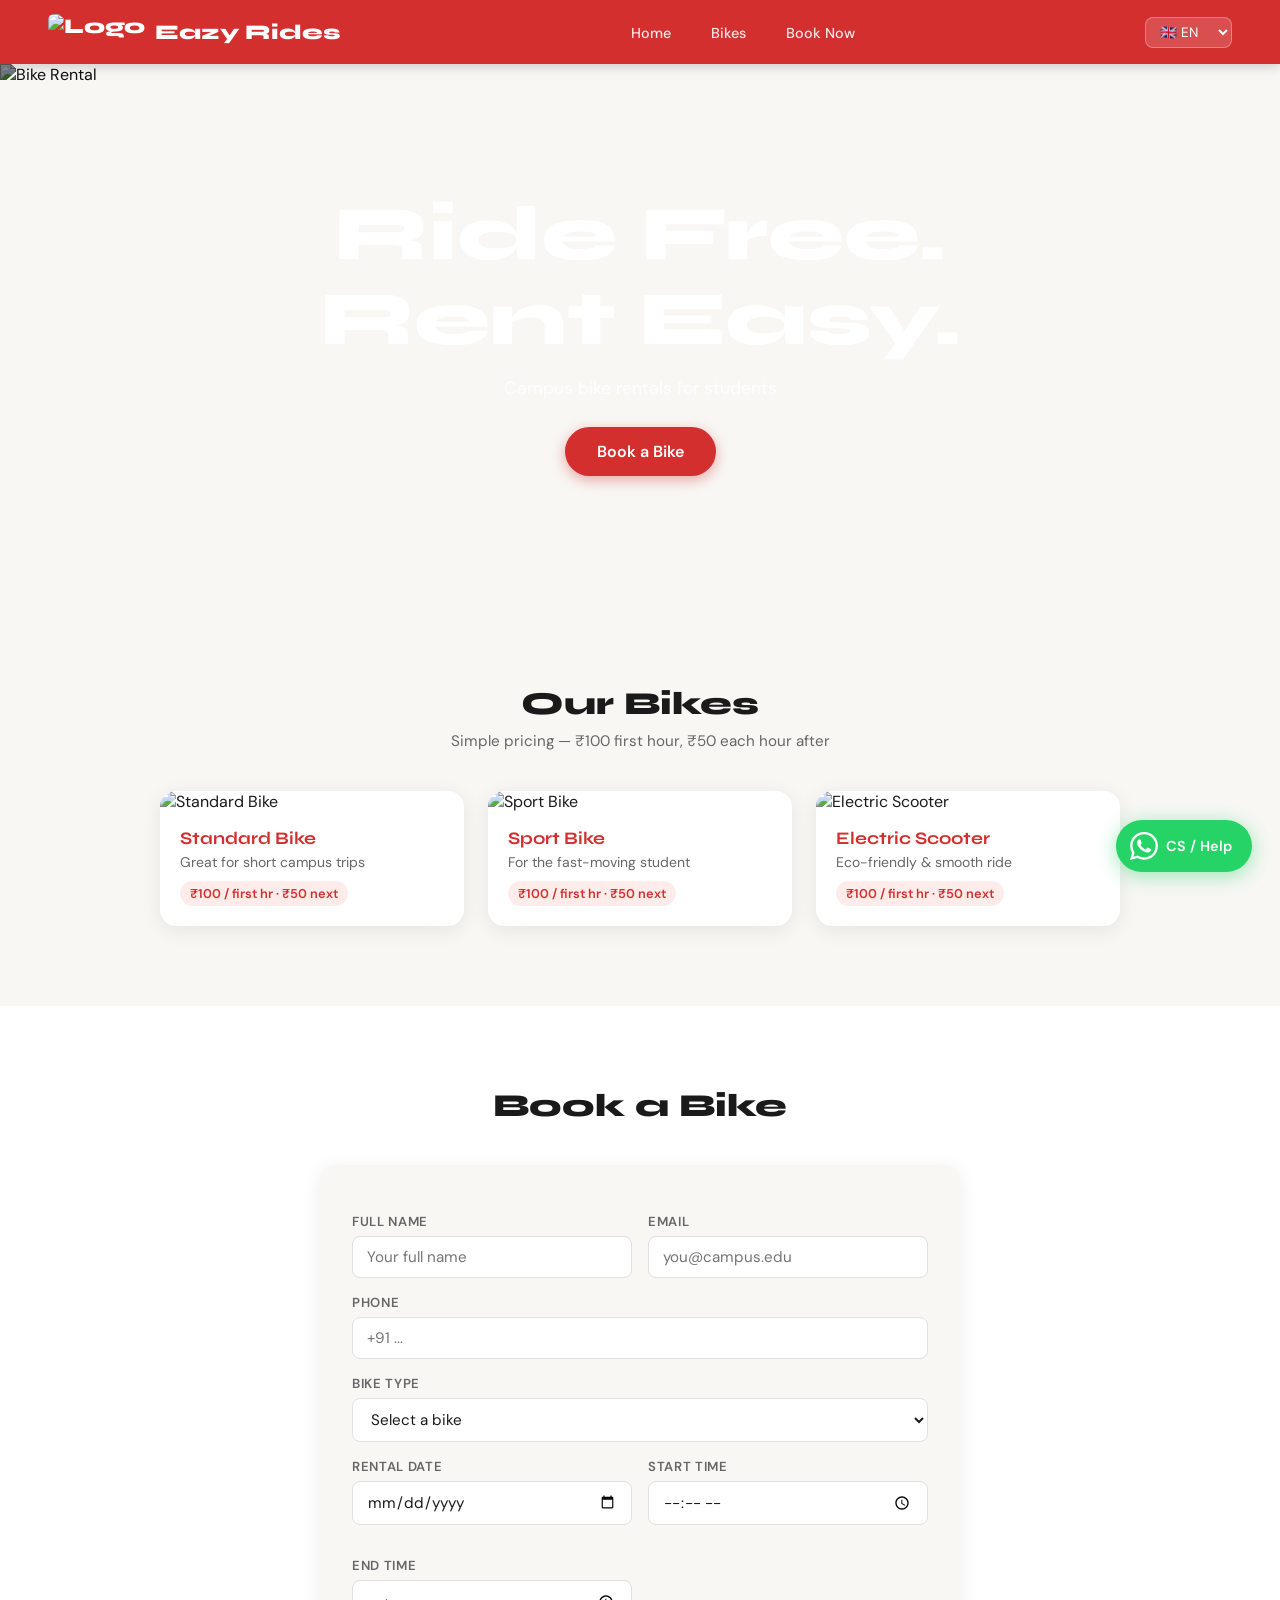
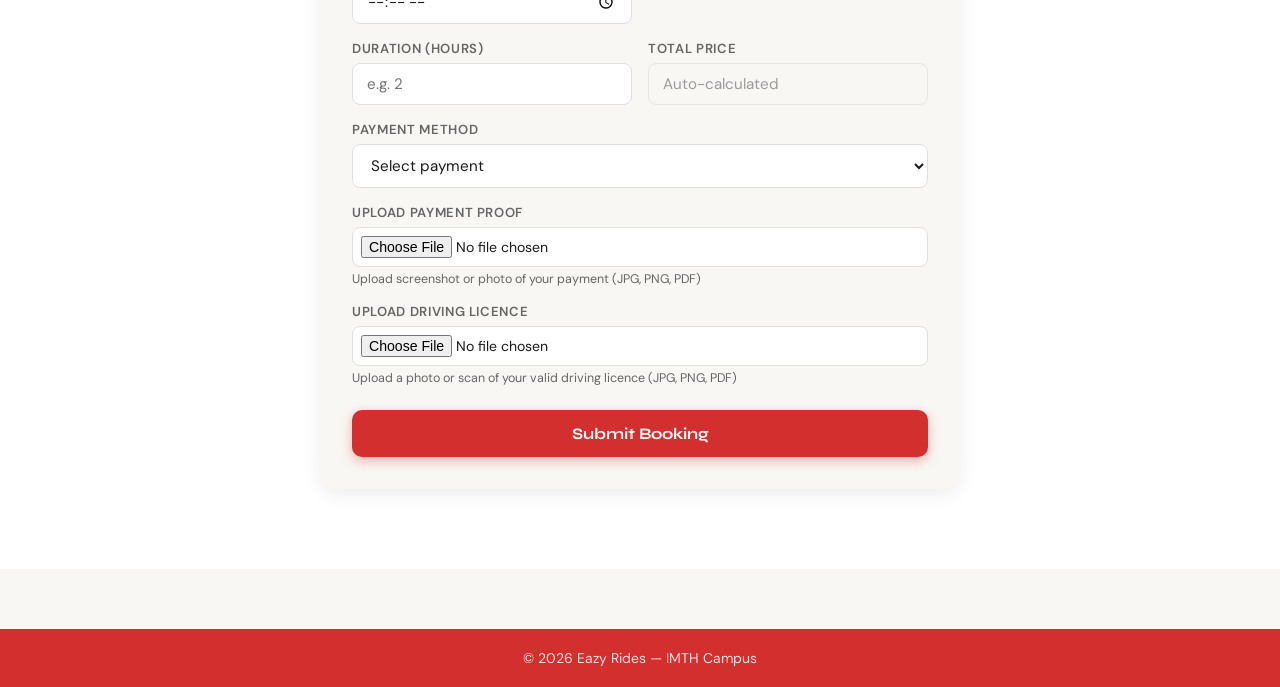
==== commit 3b7c1217: "Update booking form and image paths Removed the Student ID field from the booking form and updated i" ====
--- a/index.html
+++ b/index.html
@@ -13,31 +13,25 @@
 <!-- NAVBAR -->
 <nav class="navbar">
   <div class="logo">
-    <img src="logo.jpeg" alt="Logo">
+    <img src="images/logo.jpeg" alt="Logo">
     <span>Eazy Rides</span>
   </div>
   <ul>
-    <li><a href="#home"     data-i18n="nav.home">Home</a></li>
-    <li><a href="#bikes"    data-i18n="nav.bikes">Bikes</a></li>
-    <li><a href="#booking"  data-i18n="nav.book">Book Now</a></li>
-    <li><a href="#schedule" data-i18n="nav.today">Today</a></li>
-    <li><a href="#history"  data-i18n="nav.history">History</a></li>
+    <li><a href="#home"    data-i18n="nav.home">Home</a></li>
+    <li><a href="#bikes"   data-i18n="nav.bikes">Bikes</a></li>
+    <li><a href="#booking" data-i18n="nav.book">Book Now</a></li>
   </ul>
   <div class="nav-controls">
     <select id="language" title="Language" onchange="applyLanguage(this.value)">
       <option value="en">🇬🇧 EN</option>
       <option value="hi">🇮🇳 हिन्दी</option>
     </select>
-    <label class="switch" title="Dark Mode">
-      <input type="checkbox" id="darkMode" onchange="toggleDark(this.checked)">
-      <span class="slider"></span>
-    </label>
   </div>
 </nav>
 
 <!-- HERO -->
 <section class="hero" id="home">
-  <img src="bg-image.jpeg" alt="Bike Rental">
+  <img src="images/bg-image.jpeg" alt="Bike Rental">
   <div class="hero-text">
     <h1 data-i18n="hero.title">Ride Free.<br>Rent Easy.</h1>
     <p data-i18n="hero.sub">Campus bike rentals for students</p>
@@ -52,33 +46,33 @@
   <div class="bike-grid">
 
     <div class="bike-card" data-bike="Standard Bike">
-      <img src="bike1.jpeg" alt="Standard Bike">
+      <img src="images/bike1.jpeg" alt="Standard Bike">
       <div class="card-body">
         <h3 data-i18n="bikes.standard">Standard Bike</h3>
         <p data-i18n="bikes.standard.desc">Great for short campus trips</p>
         <span class="price" data-i18n="bikes.price">₹100 / first hr · ₹50 next</span>
       </div>
-      <div class="unavailable-badge" data-i18n="bikes.rented">Currently Rented</div>
+      <div class="unavailable-badge" data-i18n="bikes.booked">Currently Booked</div>
     </div>
 
     <div class="bike-card" data-bike="Sport Bike">
-      <img src="bike2.jpeg" alt="Sport Bike">
+      <img src="images/bike2.jpeg" alt="Sport Bike">
       <div class="card-body">
         <h3 data-i18n="bikes.sport">Sport Bike</h3>
         <p data-i18n="bikes.sport.desc">For the fast-moving student</p>
         <span class="price" data-i18n="bikes.price">₹100 / first hr · ₹50 next</span>
       </div>
-      <div class="unavailable-badge" data-i18n="bikes.rented">Currently Rented</div>
+      <div class="unavailable-badge" data-i18n="bikes.booked">Currently Booked</div>
     </div>
 
     <div class="bike-card" data-bike="Electric Scooter">
-      <img src="bike3.jpeg" alt="Electric Scooter">
+      <img src="images/bike3.jpeg" alt="Electric Scooter">
       <div class="card-body">
         <h3 data-i18n="bikes.electric">Electric Scooter</h3>
         <p data-i18n="bikes.electric.desc">Eco-friendly &amp; smooth ride</p>
         <span class="price" data-i18n="bikes.price">₹100 / first hr · ₹50 next</span>
       </div>
-      <div class="unavailable-badge" data-i18n="bikes.rented">Currently Rented</div>
+      <div class="unavailable-badge" data-i18n="bikes.booked">Currently Booked</div>
     </div>
 
   </div>
@@ -89,34 +83,29 @@
   <h2 data-i18n="form.title">Book a Bike</h2>
   <form id="bookingForm">
 
+    <!-- REMOVED: Student ID field -->
     <div class="form-row">
       <div class="field">
         <label data-i18n="form.name">Full Name</label>
         <input id="name" data-i18n-ph="form.name.ph" placeholder="Your full name" required>
       </div>
       <div class="field">
-        <label data-i18n="form.student">Student ID</label>
-        <input id="student" data-i18n-ph="form.student.ph" placeholder="e.g. 2023001" required>
+        <label data-i18n="form.email">Email</label>
+        <input id="email" type="email" data-i18n-ph="form.email.ph" placeholder="you@campus.edu" required>
       </div>
     </div>
 
-    <div class="form-row">
-      <div class="field">
-        <label data-i18n="form.email">Email</label>
-        <input id="email" type="email" data-i18n-ph="form.email.ph" placeholder="you@campus.edu" required>
-      </div>
-      <div class="field">
-        <label data-i18n="form.phone">Phone</label>
-        <input id="phone" data-i18n-ph="form.phone.ph" placeholder="+91 ..." required>
-      </div>
+    <div class="field">
+      <label data-i18n="form.phone">Phone</label>
+      <input id="phone" data-i18n-ph="form.phone.ph" placeholder="+91 ..." required>
     </div>
 
     <div class="field">
       <label data-i18n="form.bike">Bike Type</label>
       <select id="bikeType" required>
         <option value="" data-i18n="form.bike.select">Select a bike</option>
-        <option value="Standard Bike" data-i18n="bikes.standard">Standard Bike</option>
-        <option value="Sport Bike"    data-i18n="bikes.sport">Sport Bike</option>
+        <option value="Standard Bike"    data-i18n="bikes.standard">Standard Bike</option>
+        <option value="Sport Bike"       data-i18n="bikes.sport">Sport Bike</option>
         <option value="Electric Scooter" data-i18n="bikes.electric">Electric Scooter</option>
       </select>
     </div>
@@ -158,7 +147,7 @@
 
     <div id="qrBox">
       <p data-i18n="form.qr.label">Scan to pay:</p>
-      <img src="qr.avif" alt="QR Code" width="180">
+      <img src="images/qr.avif" alt="QR Code" width="180">
     </div>
 
     <div id="cardForm">
@@ -173,45 +162,15 @@
       <p class="field-hint" data-i18n="form.proof.hint">Upload screenshot or photo of your payment (JPG, PNG, PDF)</p>
     </div>
 
+    <div class="field">
+      <label data-i18n="form.licence">Upload Driving Licence</label>
+      <input type="file" id="licence" accept="image/*,.pdf" required>
+      <p class="field-hint" data-i18n="form.licence.hint">Upload a photo or scan of your valid driving licence (JPG, PNG, PDF)</p>
+    </div>
+
     <button type="submit" id="submitBtn" data-i18n="form.submit">Submit Booking</button>
 
   </form>
-</section>
-
-<!-- TODAY'S SCHEDULE -->
-<section class="section" id="schedule">
-  <h2 data-i18n="schedule.title">Today's Bookings</h2>
-  <div class="table-wrap">
-    <table id="scheduleTable">
-      <thead>
-        <tr>
-          <th data-i18n="table.bike">Bike</th>
-          <th data-i18n="table.time">Time Slot</th>
-          <th data-i18n="table.status">Status</th>
-        </tr>
-      </thead>
-      <tbody></tbody>
-    </table>
-  </div>
-</section>
-
-<!-- HISTORY -->
-<section class="section alt" id="history">
-  <h2 data-i18n="history.title">Booking History</h2>
-  <div class="table-wrap">
-    <table id="historyTable">
-      <thead>
-        <tr>
-          <th data-i18n="table.bike">Bike</th>
-          <th data-i18n="table.date">Date</th>
-          <th data-i18n="table.time">Time</th>
-          <th data-i18n="table.payment">Payment</th>
-          <th data-i18n="table.status">Status</th>
-        </tr>
-      </thead>
-      <tbody></tbody>
-    </table>
-  </div>
 </section>
 
 <footer>
--- a/style.css
+++ b/style.css
@@ -1,328 +1,469 @@
-*{
-margin:0;
-padding:0;
-box-sizing:border-box;
-}
-
-html{
-scroll-behavior:smooth;
-font-family:Segoe UI, Arial;
-}
-
-body{
-background:white;
-color:black;
-}
-
-/* NAVBAR */
-
-.navbar{
-
-background:#ff7f00;
-
-color:white;
-
-display:flex;
-
-justify-content:space-between;
-
-align-items:center;
-
-padding:18px 60px;
-
-position:fixed;
-
-width:100%;
-
-top:0;
-
-z-index:1000;
-
-}
-
-.navbar ul{
-
-list-style:none;
-
-display:flex;
-
-gap:25px;
-
-}
-
-.navbar a{
-
-color:white;
-
-text-decoration:none;
-
-font-weight:500;
-
-}
-
-/* HERO */
-
-.hero{
-
-margin-top:70px;
-
-}
-
-.hero img{
-
-width:100%;
-
-height:450px;
-
-object-fit:cover;
-object-position:center bottom;
-}
-
-/* JUMBOTRON */
-
-.jumbotron{
-
-background:#ff7f00;
-
-color:white;
-
-text-align:center;
-
-padding:70px 20px;
-
-}
-
-/* CONTAINER */
-
-.container{
-
-padding:60px 80px;
-
-text-align:center;
-
-}
-
-/* BIKE GRID */
-
-.bike-grid{
-
-display:grid;
-
-grid-template-columns:repeat(auto-fit,minmax(250px,1fr));
-
-gap:30px;
-
-margin-top:40px;
-
-}
-
-.bike-card{
-
-background:white;
-
-padding:30px;
-
-border-radius:12px;
-
-box-shadow:0 4px 10px rgba(0,0,0,0.1);
-
-}
-
-.bike-card h3{
-
-color:#ff7f00;
-
-margin-bottom:10px;
-
-}
-
-/* FORM */
-
-form{
-
-max-width:600px;
-
-margin:auto;
-
-margin-top:40px;
-
-padding:30px;
-
-border-radius:12px;
-
-box-shadow:0 4px 12px rgba(0,0,0,0.1);
-
-text-align:left;
-
-}
-
-label{
-
-font-weight:600;
-
-display:block;
-
-margin-top:15px;
-
-}
-
-input,select{
-
-width:100%;
-
-padding:10px;
-
-margin-top:5px;
-
-border-radius:6px;
-
-border:1px solid #ccc;
-
-}
-
-button{
-
-margin-top:20px;
-
-width:100%;
-
-padding:14px;
-
-background:#ff7f00;
-
-color:white;
-
-border:none;
-
-border-radius:8px;
-
-font-size:16px;
-
-cursor:pointer;
-
-}
-
-button:hover{
-
-background:#e66f00;
-
-}
-
-/* FOOTER */
-
-footer{
-
-margin-top:60px;
-
-background:#ff7f00;
-
-color:white;
-
-text-align:center;
-
-padding:20px;
-
-}
-
-.bike-list{
-display:grid;
-grid-template-columns: repeat(auto-fit, minmax(220px,1fr));
-gap:20px;
-margin-top:20px;
-}
-
-.bike-card img{
-width:100%;
-height:160px;
-object-fit:cover;
-border-radius:10px;
-}
-
-.bike-card{
-background:#fff;
-border-radius:12px;
-padding:15px;
-text-align:center;
-box-shadow:0 4px 10px rgba(0,0,0,0.1);
-}
-
-@media (max-width:600px){
-
-.bike-card img{
-height:140px;
-}
-
-h1{
-font-size:22px;
-}
-
-}
-
-@media (max-width:900px){
-
-.container{
-padding:40px 20px;
-}
-
-.navbar{
-padding:15px 20px;
-}
-
-.hero img{
-height:200px;
-}
-
-.jumbotron{
-padding:40px 15px;
-}
-
-.bike-grid{
-grid-template-columns:1fr;
-}
-
-}
-
-/* PAYMENT METHOD */
-#qrBox{
-display:none;
-margin-top:15px;
-}
-
-#cardForm{
-display:none;
-margin-top:15px;
-}
-
-#cardForm input{
-display:block;
-margin:8px 0;
-padding:10px;
-width:100%;
-}
-
-/* TABLE */
-table{
-width:100%;
-border-collapse:collapse;
-margin-top:20px;
-background:white;
-}
-
-th,td{
-border:1px solid #ddd;
-padding:10px;
-text-align:center;
-}
-
-th{
-background:#ff7f00;
-color:white;
-}
-
-tr:nth-child(even){
-background:#f5f5f5;
-}
-
-#schedule,#history{
-margin-top:50px;
-}
+/* ── RESET & VARIABLES ─────────────────────────── */
+*, *::before, *::after { margin:0; padding:0; box-sizing:border-box; }
+
+:root {
+  --red: #D32F2F;
+  --red-dark: #B71C1C;
+  --red-light: #fdecea;
+  --bg: #f8f7f4;
+  --surface: #ffffff;
+  --text: #1a1a1a;
+  --muted: #666;
+  --border: #e0e0e0;
+  --shadow: 0 4px 20px rgba(0,0,0,0.08);
+}
+
+body.dark {
+  --bg: #111111;
+  --surface: #1e1e1e;
+  --text: #f0f0f0;
+  --muted: #9ca3af;
+  --border: #2e2e2e;
+  --shadow: 0 4px 24px rgba(0,0,0,0.45);
+  --red-light: rgba(211,47,47,0.18);
+}
+
+html { scroll-behavior: smooth; }
+
+body {
+  font-family: 'DM Sans', sans-serif;
+  background: var(--bg);
+  color: var(--text);
+  transition: background 0.3s, color 0.3s;
+}
+
+/* ── NAVBAR ─────────────────────────────────────── */
+.navbar {
+  background: var(--red);
+  color: #fff;
+  display: flex;
+  align-items: center;
+  justify-content: space-between;
+  padding: 0 48px;
+  height: 64px;
+  position: fixed;
+  width: 100%;
+  top: 0;
+  z-index: 1000;
+  box-shadow: 0 2px 12px rgba(0,0,0,0.2);
+  gap: 24px;
+}
+
+.logo {
+  display: flex;
+  align-items: center;
+  gap: 10px;
+  font-family: 'Syne', sans-serif;
+  font-size: 1.3rem;
+  font-weight: 800;
+  flex-shrink: 0;
+}
+
+.logo img { height: 36px; width: auto; border-radius: 6px; }
+
+/* Nav links — evenly distributed with generous spacing */
+.navbar ul {
+  list-style: none;
+  display: flex;
+  align-items: center;
+  gap: 4px;
+  flex: 1;
+  justify-content: center;
+}
+
+.navbar a {
+  color: rgba(255,255,255,0.88);
+  text-decoration: none;
+  font-weight: 500;
+  font-size: 0.9rem;
+  padding: 7px 18px;
+  border-radius: 20px;
+  transition: background 0.2s, color 0.2s;
+  white-space: nowrap;
+}
+
+.navbar a:hover,
+.navbar a:focus {
+  background: rgba(255,255,255,0.18);
+  color: #fff;
+}
+
+/* ── NAV CONTROLS ────────────────────────────────── */
+.nav-controls {
+  display: flex;
+  align-items: center;
+  gap: 12px;
+  flex-shrink: 0;
+}
+
+#language {
+  background: rgba(255,255,255,0.15);
+  border: 1px solid rgba(255,255,255,0.3);
+  color: #fff;
+  padding: 5px 10px;
+  border-radius: 8px;
+  font-size: 0.85rem;
+  cursor: pointer;
+  font-family: inherit;
+  transition: background 0.2s;
+}
+
+#language:hover { background: rgba(255,255,255,0.25); }
+#language option { background: var(--red); color: #fff; }
+
+/* ── DARK TOGGLE ─────────────────────────────────── */
+.switch { cursor: pointer; }
+.switch input { display: none; }
+
+.slider {
+  display: block;
+  width: 44px;
+  height: 24px;
+  background: rgba(255,255,255,0.25);
+  border-radius: 12px;
+  position: relative;
+  transition: background 0.3s;
+}
+
+.slider::before {
+  content: '☀️';
+  position: absolute;
+  top: 50%;
+  left: 4px;
+  transform: translateY(-50%);
+  font-size: 13px;
+  line-height: 1;
+  pointer-events: none;
+  transition: opacity 0.3s;
+}
+
+.slider::after {
+  content: '';
+  position: absolute;
+  top: 3px; left: 3px;
+  width: 18px; height: 18px;
+  background: #fff;
+  border-radius: 50%;
+  transition: transform 0.3s;
+}
+
+.switch input:checked + .slider { background: #1a1a2e; }
+.switch input:checked + .slider::after { transform: translateX(20px); }
+.switch input:checked + .slider::before { content: '🌙'; left: auto; right: 4px; }
+
+/* ── HERO ───────────────────────────────────────── */
+.hero {
+  margin-top: 64px;
+  position: relative;
+  height: 60vh;
+  overflow: hidden;
+}
+
+.hero img {
+  width: 100%;
+  height: 100%;
+  object-fit: cover;
+  object-position: center;
+  filter: brightness(0.55);
+  transition: filter 0.3s;
+}
+
+body.dark .hero img { filter: brightness(0.4); }
+
+.hero-text {
+  position: absolute;
+  inset: 0;
+  display: flex;
+  flex-direction: column;
+  align-items: center;
+  justify-content: center;
+  color: #fff;
+  text-align: center;
+  padding: 20px;
+}
+
+.hero-text h1 {
+  font-family: 'Syne', sans-serif;
+  font-size: clamp(2.5rem, 6vw, 5rem);
+  font-weight: 800;
+  line-height: 1.1;
+  margin-bottom: 16px;
+}
+
+.hero-text p {
+  font-size: 1.1rem;
+  opacity: 0.85;
+  margin-bottom: 28px;
+}
+
+.btn {
+  background: var(--red);
+  color: #fff;
+  padding: 14px 32px;
+  border-radius: 30px;
+  text-decoration: none;
+  font-weight: 600;
+  font-size: 1rem;
+  transition: background 0.2s, transform 0.2s;
+  box-shadow: 0 4px 14px rgba(211,47,47,0.4);
+}
+
+.btn:hover { background: var(--red-dark); transform: translateY(-2px); }
+
+/* ── SECTIONS ───────────────────────────────────── */
+.section { padding: 80px 60px; }
+.section.alt { background: var(--surface); transition: background 0.3s; }
+
+.section h2 {
+  font-family: 'Syne', sans-serif;
+  font-size: 2rem;
+  font-weight: 800;
+  text-align: center;
+  margin-bottom: 8px;
+}
+
+.sub {
+  text-align: center;
+  color: var(--muted);
+  margin-bottom: 40px;
+  font-size: 0.95rem;
+}
+
+/* ── BIKE CARDS ─────────────────────────────────── */
+.bike-grid {
+  display: grid;
+  grid-template-columns: repeat(auto-fit, minmax(240px, 1fr));
+  gap: 24px;
+  max-width: 960px;
+  margin: 0 auto;
+}
+
+.bike-card {
+  background: var(--surface);
+  border-radius: 16px;
+  overflow: hidden;
+  box-shadow: var(--shadow);
+  position: relative;
+  transition: transform 0.25s, box-shadow 0.25s, background 0.3s, opacity 0.3s;
+}
+
+.bike-card:hover { transform: translateY(-4px); box-shadow: 0 8px 30px rgba(0,0,0,0.14); }
+
+.bike-card img {
+  width: 100%;
+  height: 160px;
+  object-fit: cover;
+}
+
+.card-body { padding: 16px 20px 20px; }
+
+.card-body h3 {
+  color: var(--red);
+  font-family: 'Syne', sans-serif;
+  font-size: 1.1rem;
+  margin-bottom: 4px;
+}
+
+.card-body p { color: var(--muted); font-size: 0.875rem; margin-bottom: 10px; }
+
+.price {
+  display: inline-block;
+  background: var(--red-light);
+  color: var(--red);
+  font-size: 0.8rem;
+  font-weight: 600;
+  padding: 4px 10px;
+  border-radius: 20px;
+}
+
+/* Unavailable state */
+.bike-card.unavailable { opacity: 0.45; pointer-events: none; }
+
+.unavailable-badge {
+  display: none;
+  position: absolute;
+  top: 10px; right: 10px;
+  background: #c62828;
+  color: #fff;
+  font-size: 0.75rem;
+  font-weight: 600;
+  padding: 4px 10px;
+  border-radius: 20px;
+}
+
+.bike-card.unavailable .unavailable-badge { display: block; }
+
+/* ── FORM ───────────────────────────────────────── */
+form {
+  max-width: 640px;
+  margin: 40px auto 0;
+  background: var(--bg);
+  padding: 32px;
+  border-radius: 16px;
+  box-shadow: var(--shadow);
+  transition: background 0.3s, box-shadow 0.3s;
+}
+
+body.dark form {
+  background: #181818;
+  box-shadow: 0 4px 24px rgba(0,0,0,0.5);
+}
+
+.form-row { display: grid; grid-template-columns: 1fr 1fr; gap: 16px; }
+.form-row .field:only-child { grid-column: 1 / -1; }
+
+.field { margin-top: 16px; }
+
+label {
+  display: block;
+  font-size: 0.82rem;
+  font-weight: 600;
+  margin-bottom: 6px;
+  color: var(--muted);
+  text-transform: uppercase;
+  letter-spacing: 0.05em;
+}
+
+input, select {
+  width: 100%;
+  padding: 10px 14px;
+  border: 1.5px solid var(--border);
+  border-radius: 8px;
+  font-family: inherit;
+  font-size: 0.95rem;
+  background: var(--surface);
+  color: var(--text);
+  transition: border-color 0.2s, background 0.3s, color 0.3s;
+}
+
+input:focus, select:focus {
+  outline: none;
+  border-color: var(--red);
+  box-shadow: 0 0 0 3px rgba(211,47,47,0.12);
+}
+
+input[readonly] {
+  background: var(--bg);
+  cursor: not-allowed;
+  opacity: 0.7;
+}
+
+input[type="file"] {
+  padding: 8px;
+  font-size: 0.88rem;
+}
+
+.field-hint {
+  font-size: 0.78rem;
+  color: var(--muted);
+  margin-top: 4px;
+}
+
+button[type="submit"] {
+  margin-top: 24px;
+  width: 100%;
+  padding: 14px;
+  background: var(--red);
+  color: #fff;
+  border: none;
+  border-radius: 10px;
+  font-family: 'Syne', sans-serif;
+  font-size: 1rem;
+  font-weight: 700;
+  cursor: pointer;
+  transition: background 0.2s, transform 0.15s;
+  box-shadow: 0 4px 12px rgba(211,47,47,0.35);
+}
+
+button[type="submit"]:hover  { background: var(--red-dark); transform: translateY(-1px); }
+button[type="submit"]:active { transform: translateY(0); }
+button[type="submit"]:disabled { background: #aaa; cursor: not-allowed; transform: none; box-shadow: none; }
+
+/* Payment panels */
+#qrBox { display: none; margin-top: 16px; text-align: center; }
+#qrBox p { font-size: 0.85rem; color: var(--muted); margin-bottom: 8px; }
+#qrBox img { border-radius: 8px; border: 1px solid var(--border); }
+
+#cardForm { display: none; margin-top: 12px; }
+#cardForm input { margin-bottom: 10px; }
+
+/* ── TABLES ─────────────────────────────────────── */
+.table-wrap {
+  overflow-x: auto;
+  max-width: 800px;
+  margin: 32px auto 0;
+  border-radius: 12px;
+  box-shadow: var(--shadow);
+}
+
+table { width: 100%; border-collapse: collapse; background: var(--surface); transition: background 0.3s; }
+
+th {
+  background: var(--red);
+  color: #fff;
+  padding: 12px 16px;
+  text-align: center;
+  font-size: 0.82rem;
+  text-transform: uppercase;
+  letter-spacing: 0.06em;
+}
+
+td {
+  padding: 11px 16px;
+  text-align: center;
+  border-bottom: 1px solid var(--border);
+  font-size: 0.9rem;
+  color: var(--text);
+  transition: color 0.3s;
+}
+
+tr:last-child td { border-bottom: none; }
+tr:hover td { background: rgba(211,47,47,0.05); }
+
+/* ── FOOTER ─────────────────────────────────────── */
+footer {
+  background: var(--red);
+  color: rgba(255,255,255,0.85);
+  text-align: center;
+  padding: 20px;
+  font-size: 0.875rem;
+  margin-top: 60px;
+}
+
+/* ── CS WHATSAPP BUTTON ──────────────────────────── */
+.cs-btn {
+  position: fixed;
+  bottom: 28px;
+  right: 28px;
+  z-index: 999;
+  background: #25D366;
+  color: #fff;
+  display: flex;
+  align-items: center;
+  gap: 8px;
+  padding: 12px 20px 12px 14px;
+  border-radius: 50px;
+  text-decoration: none;
+  font-weight: 600;
+  font-size: 0.9rem;
+  box-shadow: 0 4px 20px rgba(37,211,102,0.45);
+  transition: transform 0.2s, box-shadow 0.2s, background 0.2s;
+}
+
+.cs-btn:hover {
+  background: #1ebe5d;
+  transform: translateY(-2px);
+  box-shadow: 0 6px 24px rgba(37,211,102,0.55);
+}
+
+/* ── RESPONSIVE ─────────────────────────────────── */
+@media (max-width: 768px) {
+  .navbar { padding: 0 16px; gap: 12px; }
+  .navbar ul { display: none; }
+  .section { padding: 60px 20px; }
+  .form-row { grid-template-columns: 1fr; }
+  .hero { height: 50vh; }
+  .hero-text h1 { font-size: 2.2rem; }
+  .cs-btn span { display: none; }
+  .cs-btn { padding: 14px; border-radius: 50%; }
+}
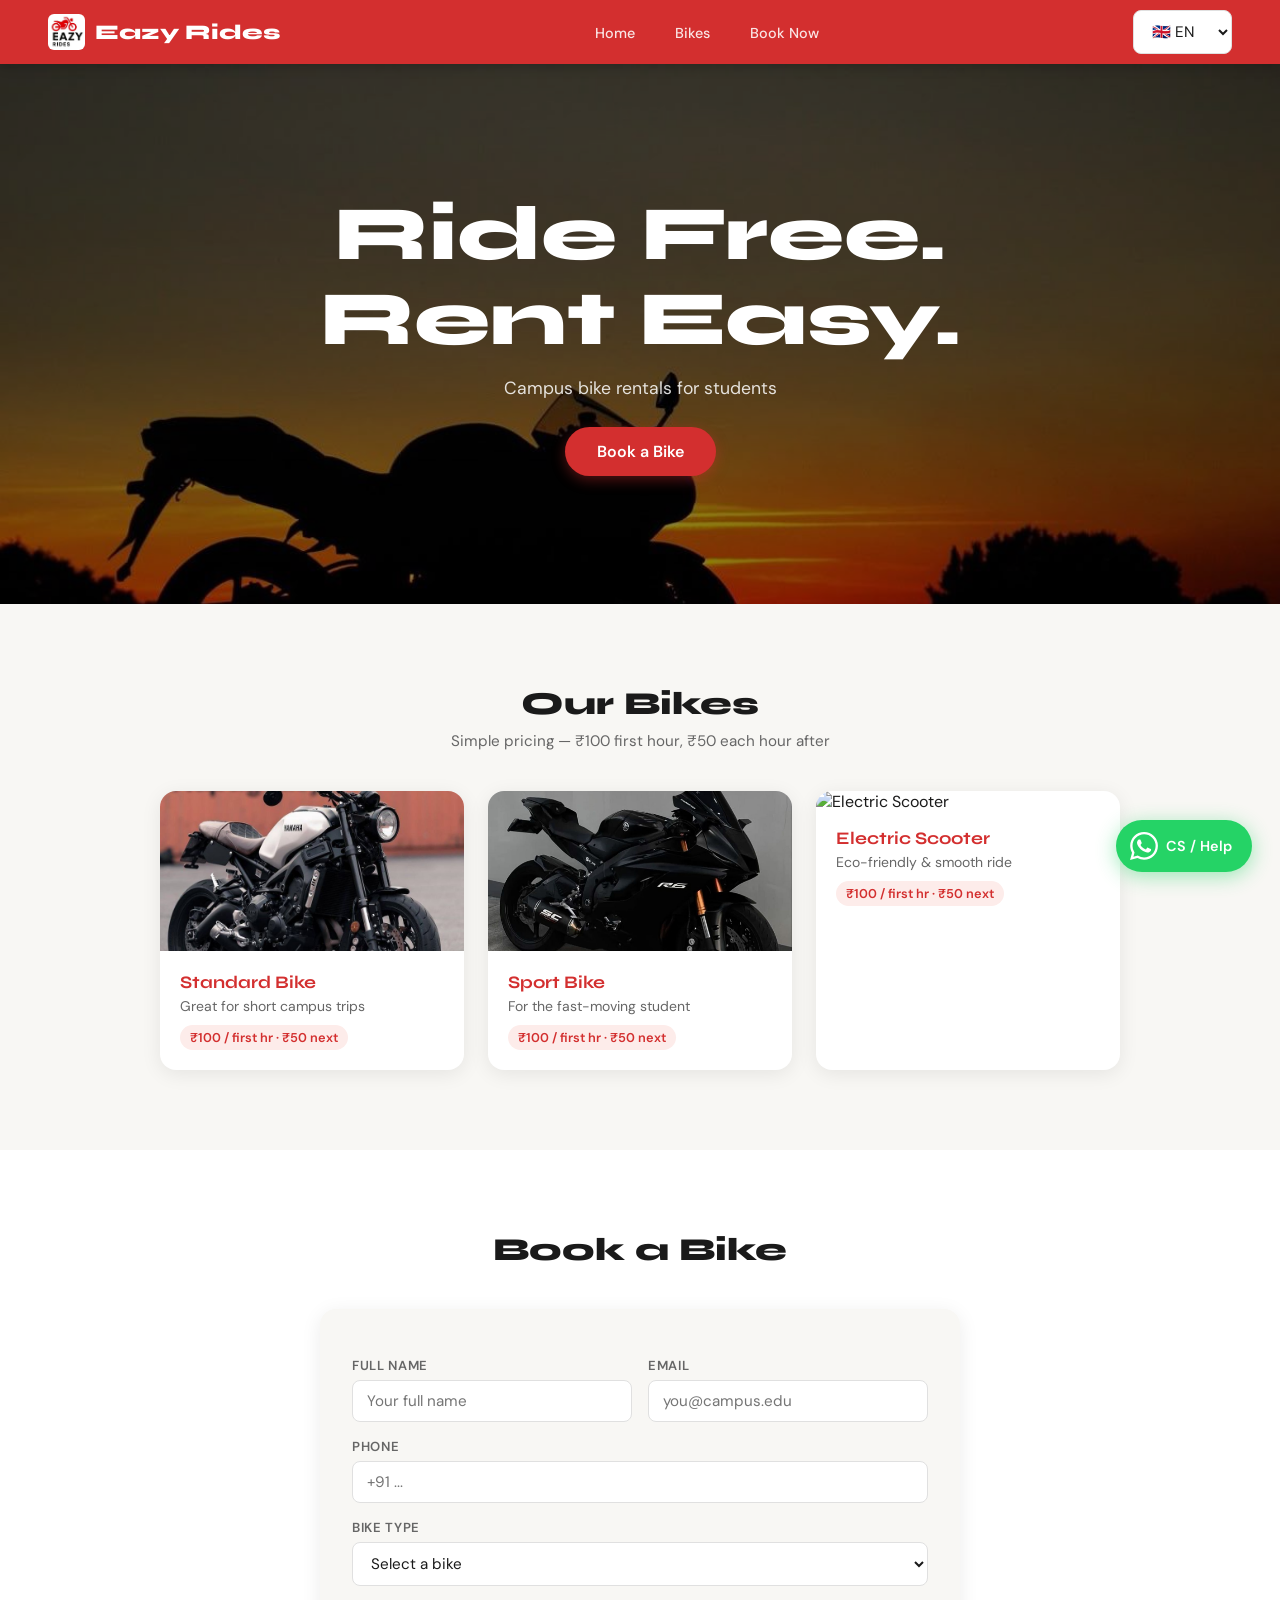
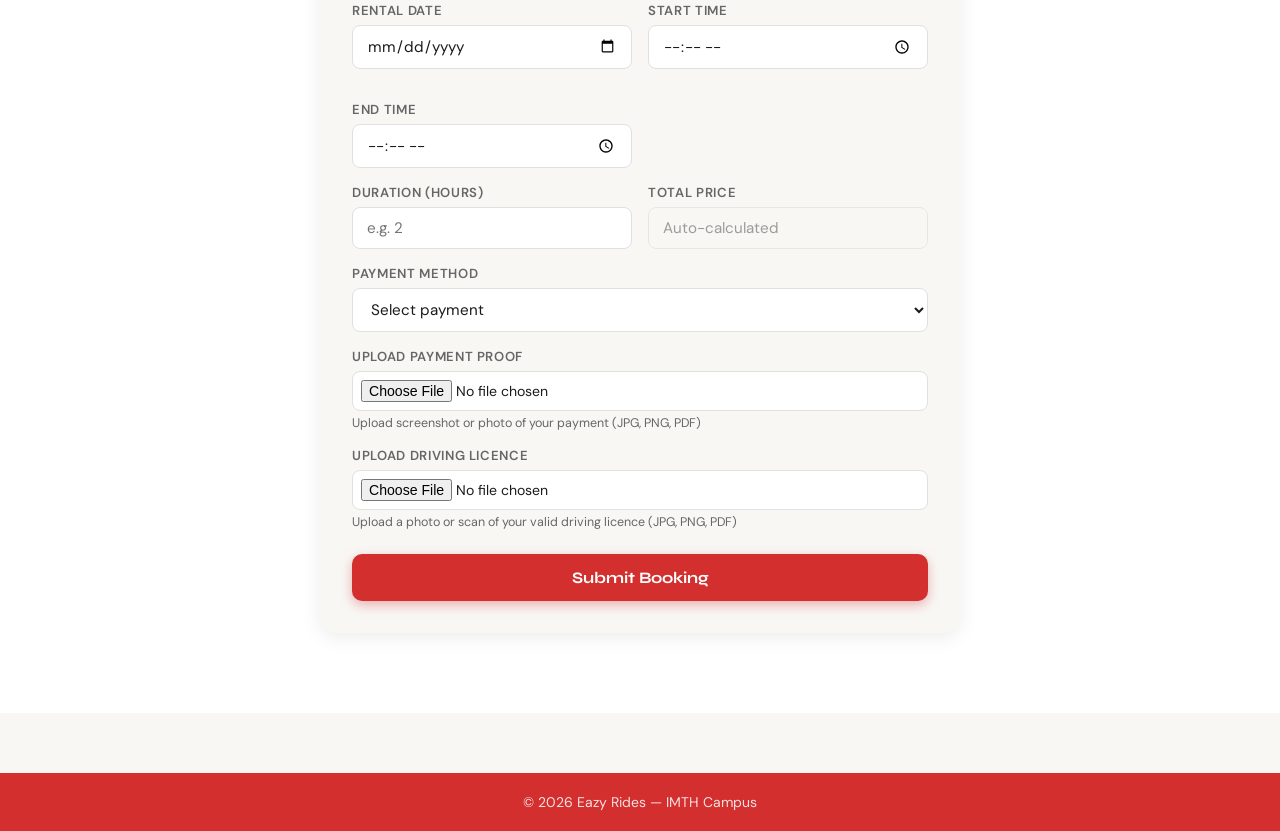
==== commit 6411aa65: "Refactor index.html and correct image sources Updated HTML structure and fixed image paths." ====
--- a/index.html
+++ b/index.html
@@ -13,7 +13,7 @@
 <!-- NAVBAR -->
 <nav class="navbar">
   <div class="logo">
-    <img src="images/logo.jpeg" alt="Logo">
+    <img src="logo.jpeg" alt="Logo">
     <span>Eazy Rides</span>
   </div>
   <ul>
@@ -31,7 +31,7 @@
 
 <!-- HERO -->
 <section class="hero" id="home">
-  <img src="images/bg-image.jpeg" alt="Bike Rental">
+  <img src="bg-image.jpeg" alt="Bike Rental">
   <div class="hero-text">
     <h1 data-i18n="hero.title">Ride Free.<br>Rent Easy.</h1>
     <p data-i18n="hero.sub">Campus bike rentals for students</p>
@@ -46,7 +46,7 @@
   <div class="bike-grid">
 
     <div class="bike-card" data-bike="Standard Bike">
-      <img src="images/bike1.jpeg" alt="Standard Bike">
+      <img src="bike1.jpeg" alt="Standard Bike">
       <div class="card-body">
         <h3 data-i18n="bikes.standard">Standard Bike</h3>
         <p data-i18n="bikes.standard.desc">Great for short campus trips</p>
@@ -56,7 +56,7 @@
     </div>
 
     <div class="bike-card" data-bike="Sport Bike">
-      <img src="images/bike2.jpeg" alt="Sport Bike">
+      <img src="bike2.jpeg" alt="Sport Bike">
       <div class="card-body">
         <h3 data-i18n="bikes.sport">Sport Bike</h3>
         <p data-i18n="bikes.sport.desc">For the fast-moving student</p>
--- a/style.css
+++ b/style.css
@@ -13,23 +13,12 @@
   --shadow: 0 4px 20px rgba(0,0,0,0.08);
 }
 
-body.dark {
-  --bg: #111111;
-  --surface: #1e1e1e;
-  --text: #f0f0f0;
-  --muted: #9ca3af;
-  --border: #2e2e2e;
-  --shadow: 0 4px 24px rgba(0,0,0,0.45);
-  --red-light: rgba(211,47,47,0.18);
-}
-
 html { scroll-behavior: smooth; }
 
 body {
   font-family: 'DM Sans', sans-serif;
   background: var(--bg);
   color: var(--text);
-  transition: background 0.3s, color 0.3s;
 }
 
 /* ── NAVBAR ─────────────────────────────────────── */
@@ -61,7 +50,6 @@
 
 .logo img { height: 36px; width: auto; border-radius: 6px; }
 
-/* Nav links — evenly distributed with generous spacing */
 .navbar ul {
   list-style: none;
   display: flex;
@@ -88,69 +76,6 @@
   color: #fff;
 }
 
-/* ── NAV CONTROLS ────────────────────────────────── */
-.nav-controls {
-  display: flex;
-  align-items: center;
-  gap: 12px;
-  flex-shrink: 0;
-}
-
-#language {
-  background: rgba(255,255,255,0.15);
-  border: 1px solid rgba(255,255,255,0.3);
-  color: #fff;
-  padding: 5px 10px;
-  border-radius: 8px;
-  font-size: 0.85rem;
-  cursor: pointer;
-  font-family: inherit;
-  transition: background 0.2s;
-}
-
-#language:hover { background: rgba(255,255,255,0.25); }
-#language option { background: var(--red); color: #fff; }
-
-/* ── DARK TOGGLE ─────────────────────────────────── */
-.switch { cursor: pointer; }
-.switch input { display: none; }
-
-.slider {
-  display: block;
-  width: 44px;
-  height: 24px;
-  background: rgba(255,255,255,0.25);
-  border-radius: 12px;
-  position: relative;
-  transition: background 0.3s;
-}
-
-.slider::before {
-  content: '☀️';
-  position: absolute;
-  top: 50%;
-  left: 4px;
-  transform: translateY(-50%);
-  font-size: 13px;
-  line-height: 1;
-  pointer-events: none;
-  transition: opacity 0.3s;
-}
-
-.slider::after {
-  content: '';
-  position: absolute;
-  top: 3px; left: 3px;
-  width: 18px; height: 18px;
-  background: #fff;
-  border-radius: 50%;
-  transition: transform 0.3s;
-}
-
-.switch input:checked + .slider { background: #1a1a2e; }
-.switch input:checked + .slider::after { transform: translateX(20px); }
-.switch input:checked + .slider::before { content: '🌙'; left: auto; right: 4px; }
-
 /* ── HERO ───────────────────────────────────────── */
 .hero {
   margin-top: 64px;
@@ -165,10 +90,7 @@
   object-fit: cover;
   object-position: center;
   filter: brightness(0.55);
-  transition: filter 0.3s;
-}
-
-body.dark .hero img { filter: brightness(0.4); }
+}
 
 .hero-text {
   position: absolute;
@@ -212,7 +134,7 @@
 
 /* ── SECTIONS ───────────────────────────────────── */
 .section { padding: 80px 60px; }
-.section.alt { background: var(--surface); transition: background 0.3s; }
+.section.alt { background: var(--surface); }
 
 .section h2 {
   font-family: 'Syne', sans-serif;
@@ -244,7 +166,7 @@
   overflow: hidden;
   box-shadow: var(--shadow);
   position: relative;
-  transition: transform 0.25s, box-shadow 0.25s, background 0.3s, opacity 0.3s;
+  transition: transform 0.25s, box-shadow 0.25s;
 }
 
 .bike-card:hover { transform: translateY(-4px); box-shadow: 0 8px 30px rgba(0,0,0,0.14); }
@@ -253,6 +175,7 @@
   width: 100%;
   height: 160px;
   object-fit: cover;
+  transition: filter 0.3s;
 }
 
 .card-body { padding: 16px 20px 20px; }
@@ -276,19 +199,26 @@
   border-radius: 20px;
 }
 
-/* Unavailable state */
-.bike-card.unavailable { opacity: 0.45; pointer-events: none; }
+/* Unavailable / booked state */
+.bike-card.unavailable { pointer-events: none; }
+.bike-card.unavailable img { filter: grayscale(100%) brightness(0.7); }
+.bike-card.unavailable .card-body { opacity: 0.5; }
 
 .unavailable-badge {
   display: none;
   position: absolute;
-  top: 10px; right: 10px;
-  background: #c62828;
-  color: #fff;
-  font-size: 0.75rem;
-  font-weight: 600;
-  padding: 4px 10px;
-  border-radius: 20px;
+  top: 50%;
+  left: 50%;
+  transform: translate(-50%, -50%);
+  background: rgba(0,0,0,0.72);
+  color: #fff;
+  font-size: 0.9rem;
+  font-weight: 700;
+  padding: 8px 20px;
+  border-radius: 24px;
+  letter-spacing: 0.04em;
+  white-space: nowrap;
+  pointer-events: none;
 }
 
 .bike-card.unavailable .unavailable-badge { display: block; }
@@ -301,12 +231,6 @@
   padding: 32px;
   border-radius: 16px;
   box-shadow: var(--shadow);
-  transition: background 0.3s, box-shadow 0.3s;
-}
-
-body.dark form {
-  background: #181818;
-  box-shadow: 0 4px 24px rgba(0,0,0,0.5);
 }
 
 .form-row { display: grid; grid-template-columns: 1fr 1fr; gap: 16px; }
@@ -333,7 +257,7 @@
   font-size: 0.95rem;
   background: var(--surface);
   color: var(--text);
-  transition: border-color 0.2s, background 0.3s, color 0.3s;
+  transition: border-color 0.2s;
 }
 
 input:focus, select:focus {
@@ -386,39 +310,6 @@
 
 #cardForm { display: none; margin-top: 12px; }
 #cardForm input { margin-bottom: 10px; }
-
-/* ── TABLES ─────────────────────────────────────── */
-.table-wrap {
-  overflow-x: auto;
-  max-width: 800px;
-  margin: 32px auto 0;
-  border-radius: 12px;
-  box-shadow: var(--shadow);
-}
-
-table { width: 100%; border-collapse: collapse; background: var(--surface); transition: background 0.3s; }
-
-th {
-  background: var(--red);
-  color: #fff;
-  padding: 12px 16px;
-  text-align: center;
-  font-size: 0.82rem;
-  text-transform: uppercase;
-  letter-spacing: 0.06em;
-}
-
-td {
-  padding: 11px 16px;
-  text-align: center;
-  border-bottom: 1px solid var(--border);
-  font-size: 0.9rem;
-  color: var(--text);
-  transition: color 0.3s;
-}
-
-tr:last-child td { border-bottom: none; }
-tr:hover td { background: rgba(211,47,47,0.05); }
 
 /* ── FOOTER ─────────────────────────────────────── */
 footer {
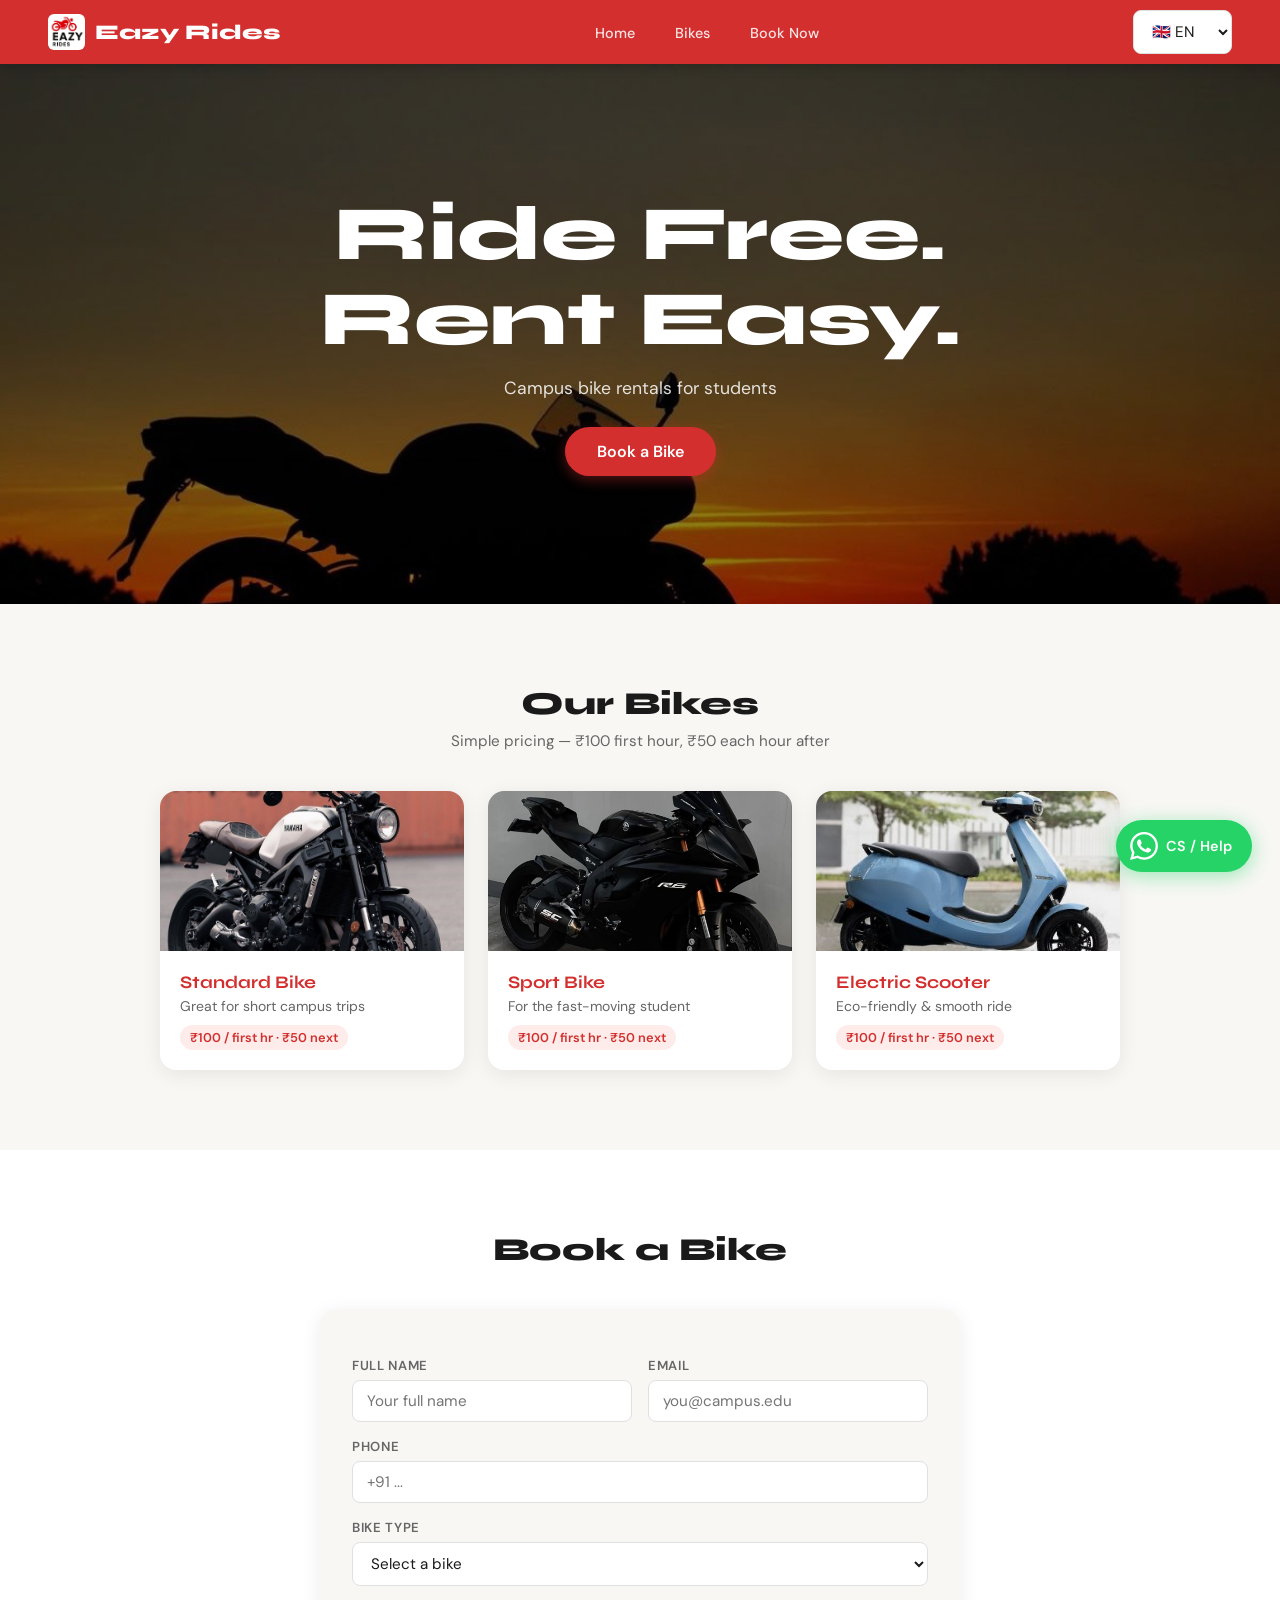
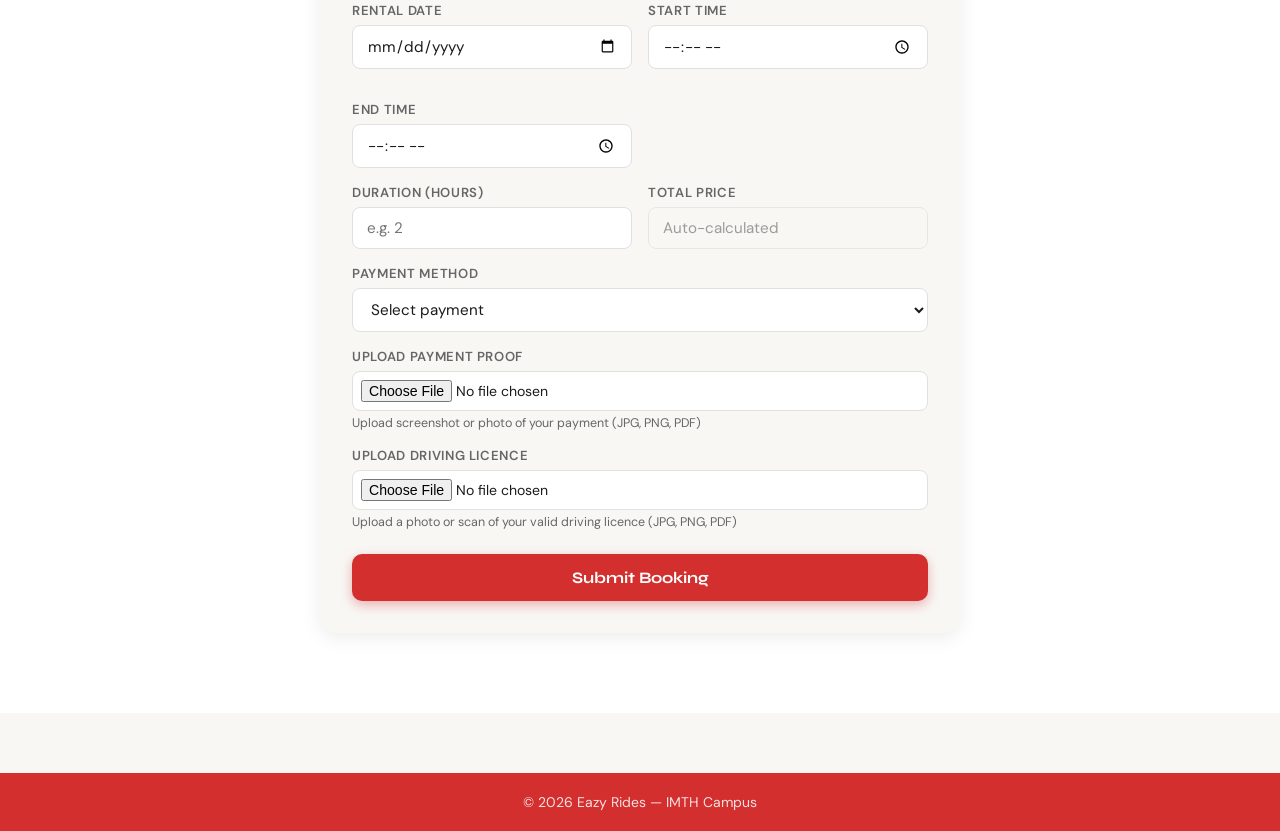
==== commit 66e73965: "Fix HTML encoding issues in index.html" ====
--- a/index.html
+++ b/index.html
@@ -66,7 +66,7 @@
     </div>
 
     <div class="bike-card" data-bike="Electric Scooter">
-      <img src="images/bike3.jpeg" alt="Electric Scooter">
+      <img src="bike3.jpeg" alt="Electric Scooter">
       <div class="card-body">
         <h3 data-i18n="bikes.electric">Electric Scooter</h3>
         <p data-i18n="bikes.electric.desc">Eco-friendly &amp; smooth ride</p>
@@ -147,7 +147,7 @@
 
     <div id="qrBox">
       <p data-i18n="form.qr.label">Scan to pay:</p>
-      <img src="images/qr.avif" alt="QR Code" width="180">
+      <img src="qr.avif" alt="QR Code" width="180">
     </div>
 
     <div id="cardForm">
